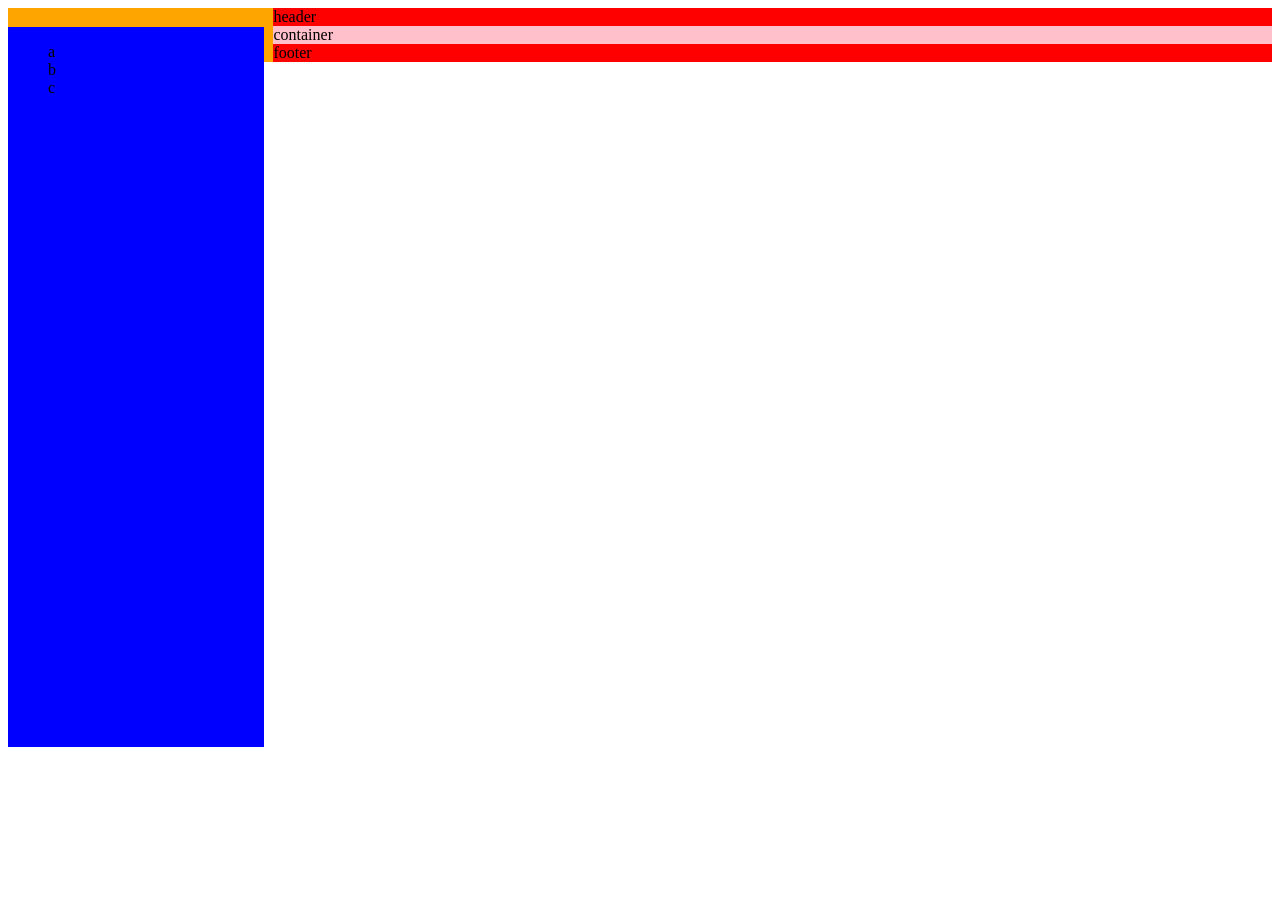
==== index.html @ 4627cb51 "add file" ====
<html>
	<head>
		<meta charset="UTF-8">
		<title>大同大學資訊創意研究社</title>
		<link rel="stylesheet" href="/assets/css/style.css">
	</head>
	<body>
		<div class="wrapper">
			<div class="content">
				<header>header</header>
				<div class="container">container</div>
				<footer>footer</footer>
			</div>
			<div class="sidebar">
				<nav>
					<ul>
						<li>a</li>
						<li>b</li>
						<li>c</li>
					</ul>
				</nav>
			</div>
		</div>
	</body>
</html>
---- assets/css/style.css ----
@charset 'UTF-8';

.wrapper {
    /*height: 100%;*/
    background-color: orange;
}

.content {
    background-color: red;
    margin-left: 21%;

}

.container {
    background-color: pink;
}

.sidebar {
    height: 80%;
    width: 20%;
    background-color: blue;
    position: fixed;
    top: 3%;
}

.sidebar ul {
    list-style: none;
}
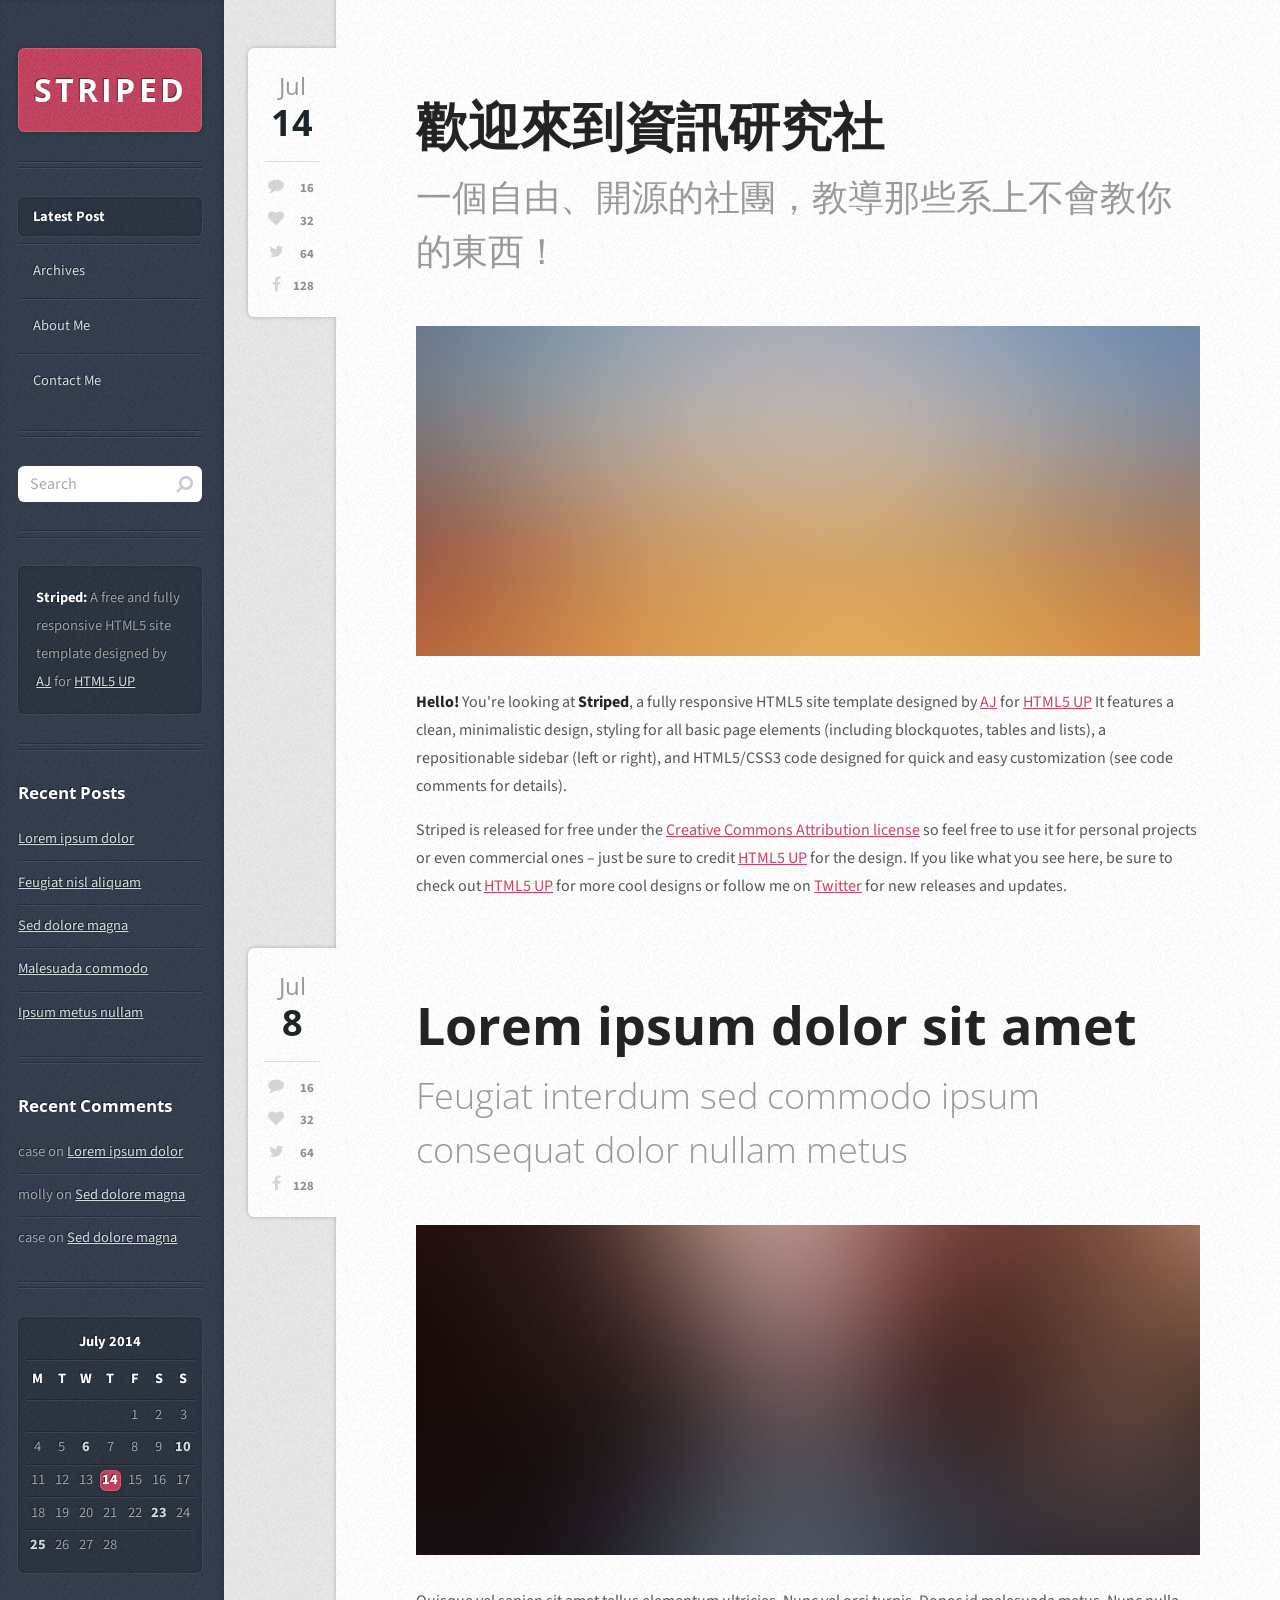
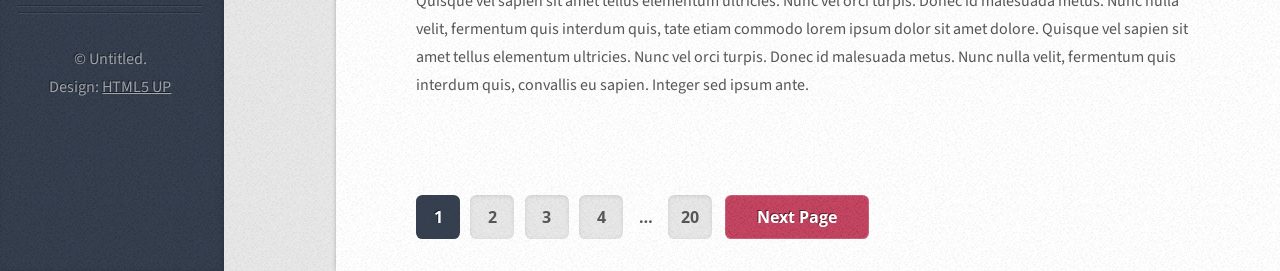
==== commit 8b0ec79c: "add template" ====
--- a/index.html
+++ b/index.html
@@ -1,25 +1,255 @@
-<html>
-	<head>
-		<meta charset="UTF-8">
-		<title>大同大學資訊創意研究社</title>
-		<link rel="stylesheet" href="/assets/css/style.css">
-	</head>
-	<body>
-		<div class="wrapper">
-			<div class="content">
-				<header>header</header>
-				<div class="container">container</div>
-				<footer>footer</footer>
-			</div>
-			<div class="sidebar">
-				<nav>
-					<ul>
-						<li>a</li>
-						<li>b</li>
-						<li>c</li>
-					</ul>
-				</nav>
-			</div>
-		</div>
-	</body>
+<!DOCTYPE HTML>
+<!--
+	Striped by HTML5 UP
+	html5up.net | @n33co
+	Free for personal and commercial use under the CCA 3.0 license (html5up.net/license)
+-->
+<html>
+	<head>
+		<title>大同大學資訊創意研究社</title>
+		<meta http-equiv="content-type" content="text/html; charset=utf-8" />
+		<meta name="description" content="" />
+		<meta name="keywords" content="" />
+		<!--[if lte IE 8]><script src="css/ie/html5shiv.js"></script><![endif]-->
+		<script src="js/jquery.min.js"></script>
+		<script src="js/skel.min.js"></script>
+		<script src="js/skel-layers.min.js"></script>
+		<script src="js/init.js"></script>
+		<noscript>
+			<link rel="stylesheet" href="css/skel.css" />
+			<link rel="stylesheet" href="css/style.css" />
+			<link rel="stylesheet" href="css/style-desktop.css" />
+			<link rel="stylesheet" href="css/style-wide.css" />
+		</noscript>
+		<!--[if lte IE 8]><link rel="stylesheet" href="css/ie/v8.css" /><![endif]-->
+	</head>
+	<!--
+		Note: Set the body element's class to "left-sidebar" to position the sidebar on the left.
+		Set it to "right-sidebar" to, you guessed it, position it on the right.
+	-->
+	<body class="left-sidebar">
+
+		<!-- Wrapper -->
+			<div id="wrapper">
+
+				<!-- Content -->
+					<div id="content">
+						<div class="inner">
+					
+							<!-- Post -->
+								<article class="box post post-excerpt">
+									<header>
+										<!--
+											Note: Titles and subtitles will wrap automatically when necessary, so don't worry
+											if they get too long. You can also remove the <p> entirely if you don't
+											need a subtitle.
+										-->
+										<h2><a href="#">歡迎來到資訊研究社</a></h2>
+										<p>一個自由、開源的社團，教導那些系上不會教你的東西！</p>
+									</header>
+									<div class="info">
+										<!--
+											Note: The date should be formatted exactly as it's shown below. In particular, the
+											"least significant" characters of the month should be encapsulated in a <span>
+											element to denote what gets dropped in 1200px mode (eg. the "uary" in "January").
+											Oh, and if you don't need a date for a particular page or post you can simply delete
+											the entire "date" element.
+											
+										-->
+										<span class="date"><span class="month">Jul<span>y</span></span> <span class="day">14</span><span class="year">, 2014</span></span>
+										<!--
+											Note: You can change the number of list items in "stats" to whatever you want.
+										-->
+										<ul class="stats">
+											<li><a href="#" class="icon fa-comment">16</a></li>
+											<li><a href="#" class="icon fa-heart">32</a></li>
+											<li><a href="#" class="icon fa-twitter">64</a></li>
+											<li><a href="#" class="icon fa-facebook">128</a></li>
+										</ul>
+									</div>
+									<a href="#" class="image featured"><img src="images/pic01.jpg" alt="" /></a>
+									<p>
+										<strong>Hello!</strong> You're looking at <strong>Striped</strong>, a fully responsive HTML5 site template designed by <a href="http://n33.co">AJ</a>
+										for <a href="http://html5up.net">HTML5 UP</a> It features a clean, minimalistic design, styling for all basic page elements (including blockquotes, tables and lists), a
+										repositionable sidebar (left or right), and HTML5/CSS3 code designed for quick and easy customization (see code comments for details).
+									</p>
+									<p>
+										Striped is released for free under the <a href="http://html5up.net/license">Creative Commons Attribution license</a> so feel free to use it for personal projects
+										or even commercial ones &ndash; just be sure to credit <a href="http://html5up.net">HTML5 UP</a> for the design. If you like what you see here, be sure to check out
+										<a href="http://html5up.net">HTML5 UP</a> for more cool designs or follow me on <a href="http://twitter.com/n33co">Twitter</a> for new releases and updates.
+									</p>
+								</article>
+						
+							<!-- Post -->
+								<article class="box post post-excerpt">
+									<header>
+										<h2><a href="#">Lorem ipsum dolor sit amet</a></h2>
+										<p>Feugiat interdum sed commodo ipsum consequat dolor nullam metus</p>
+									</header>
+									<div class="info">
+										<span class="date"><span class="month">Jul<span>y</span></span> <span class="day">8</span><span class="year">, 2014</span></span>
+										<ul class="stats">
+											<li><a href="#" class="icon fa-comment">16</a></li>
+											<li><a href="#" class="icon fa-heart">32</a></li>
+											<li><a href="#" class="icon fa-twitter">64</a></li>
+											<li><a href="#" class="icon fa-facebook">128</a></li>
+										</ul>
+									</div>
+									<a href="#" class="image featured"><img src="images/pic02.jpg" alt="" /></a>
+									<p>
+										Quisque vel sapien sit amet tellus elementum ultricies. Nunc vel orci turpis. Donec id malesuada metus. 
+										Nunc nulla velit, fermentum quis interdum quis, tate etiam commodo lorem ipsum dolor sit amet dolore. 
+										Quisque vel sapien sit amet tellus elementum ultricies. Nunc vel orci turpis. Donec id malesuada metus. 
+										Nunc nulla velit, fermentum quis interdum quis, convallis eu sapien. Integer sed ipsum ante.
+									</p>
+								</article>
+
+							<!-- Pagination -->
+								<div class="pagination">
+									<!--<a href="#" class="button previous">Previous Page</a>-->
+									<div class="pages">
+										<a href="#" class="active">1</a>
+										<a href="#">2</a>
+										<a href="#">3</a>
+										<a href="#">4</a>
+										<span>&hellip;</span>
+										<a href="#">20</a>
+									</div>
+									<a href="#" class="button next">Next Page</a>
+								</div>
+
+						</div>
+					</div>
+
+				<!-- Sidebar -->
+					<div id="sidebar">
+					
+						<!-- Logo -->
+							<h1 id="logo"><a href="#">STRIPED</a></h1>
+					
+						<!-- Nav -->
+							<nav id="nav">
+								<ul>
+									<li class="current"><a href="#">Latest Post</a></li>
+									<li><a href="#">Archives</a></li>
+									<li><a href="#">About Me</a></li>
+									<li><a href="#">Contact Me</a></li>
+								</ul>
+							</nav>
+
+						<!-- Search -->
+							<section class="box search">
+								<form method="post" action="#">
+									<input type="text" class="text" name="search" placeholder="Search" />
+								</form>
+							</section>
+					
+						<!-- Text -->
+							<section class="box text-style1">
+								<div class="inner">
+									<p>
+										<strong>Striped:</strong> A free and fully responsive HTML5 site
+										template designed by <a href="http://n33.co/">AJ</a> for <a href="http://html5up.net/">HTML5 UP</a>
+									</p>
+								</div>
+							</section>
+					
+						<!-- Recent Posts -->
+							<section class="box recent-posts">
+								<header>
+									<h2>Recent Posts</h2>
+								</header>
+								<ul>
+									<li><a href="#">Lorem ipsum dolor</a></li>
+									<li><a href="#">Feugiat nisl aliquam</a></li>
+									<li><a href="#">Sed dolore magna</a></li>
+									<li><a href="#">Malesuada commodo</a></li>
+									<li><a href="#">Ipsum metus nullam</a></li>
+								</ul>
+							</section>
+					
+						<!-- Recent Comments -->
+							<section class="box recent-comments">
+								<header>
+									<h2>Recent Comments</h2>
+								</header>
+								<ul>
+									<li>case on <a href="#">Lorem ipsum dolor</a></li>
+									<li>molly on <a href="#">Sed dolore magna</a></li>
+									<li>case on <a href="#">Sed dolore magna</a></li>
+								</ul>
+							</section>
+					
+						<!-- Calendar -->
+							<section class="box calendar">
+								<div class="inner">
+									<table>
+										<caption>July 2014</caption>
+										<thead>
+											<tr>
+												<th scope="col" title="Monday">M</th>
+												<th scope="col" title="Tuesday">T</th>
+												<th scope="col" title="Wednesday">W</th>
+												<th scope="col" title="Thursday">T</th>
+												<th scope="col" title="Friday">F</th>
+												<th scope="col" title="Saturday">S</th>
+												<th scope="col" title="Sunday">S</th>
+											</tr>
+										</thead>
+										<tbody>
+											<tr>
+												<td colspan="4" class="pad"><span>&nbsp;</span></td>
+												<td><span>1</span></td>
+												<td><span>2</span></td>
+												<td><span>3</span></td>
+											</tr>
+											<tr>
+												<td><span>4</span></td>
+												<td><span>5</span></td>
+												<td><a href="#">6</a></td>
+												<td><span>7</span></td>
+												<td><span>8</span></td>
+												<td><span>9</span></td>
+												<td><a href="#">10</a></td>
+											</tr>
+											<tr>
+												<td><span>11</span></td>
+												<td><span>12</span></td>
+												<td><span>13</span></td>
+												<td class="today"><a href="#">14</a></td>
+												<td><span>15</span></td>
+												<td><span>16</span></td>
+												<td><span>17</span></td>
+											</tr>
+											<tr>
+												<td><span>18</span></td>
+												<td><span>19</span></td>
+												<td><span>20</span></td>
+												<td><span>21</span></td>
+												<td><span>22</span></td>
+												<td><a href="#">23</a></td>
+												<td><span>24</span></td>
+											</tr>
+											<tr>
+												<td><a href="#">25</a></td>
+												<td><span>26</span></td>
+												<td><span>27</span></td>
+												<td><span>28</span></td>
+												<td class="pad" colspan="3"><span>&nbsp;</span></td>
+											</tr>
+										</tbody>
+									</table>
+								</div>
+							</section>
+						
+						<!-- Copyright -->
+							<ul id="copyright">
+								<li>&copy; Untitled.</li><li>Design: <a href="http://html5up.net">HTML5 UP</a></li>
+							</ul>
+
+					</div>
+
+			</div>
+
+	</body>
 </html>
--- a/css/skel.css
+++ b/css/skel.css
@@ -0,0 +1,222 @@
+/* Resets (http://meyerweb.com/eric/tools/css/reset/ | v2.0 | 20110126 | License: none (public domain)) */
+
+	html,body,div,span,applet,object,iframe,h1,h2,h3,h4,h5,h6,p,blockquote,pre,a,abbr,acronym,address,big,cite,code,del,dfn,em,img,ins,kbd,q,s,samp,small,strike,strong,sub,sup,tt,var,b,u,i,center,dl,dt,dd,ol,ul,li,fieldset,form,label,legend,table,caption,tbody,tfoot,thead,tr,th,td,article,aside,canvas,details,embed,figure,figcaption,footer,header,hgroup,menu,nav,output,ruby,section,summary,time,mark,audio,video{margin:0;padding:0;border:0;font-size:100%;font:inherit;vertical-align:baseline;}article,aside,details,figcaption,figure,footer,header,hgroup,menu,nav,section{display:block;}body{line-height:1;}ol,ul{list-style:none;}blockquote,q{quotes:none;}blockquote:before,blockquote:after,q:before,q:after{content:'';content:none;}table{border-collapse:collapse;border-spacing:0;}body{-webkit-text-size-adjust:none}
+
+/* Box Model */
+
+	*, *:before, *:after {
+		-moz-box-sizing: border-box;
+		-webkit-box-sizing: border-box;
+		box-sizing: border-box;
+	}
+
+/* Container */
+
+	body {
+		/* min-width: (containers) */
+		min-width: 1200px;
+	}
+
+	.container {
+		margin-left: auto;
+		margin-right: auto;
+		
+		/* width: (containers) */
+		width: 1200px;
+	}
+
+	/* Modifiers */
+	
+		.container.small {
+			/* width: (containers) * 0.75; */
+			width: 900px;
+		}
+
+		.container.big {
+			width: 100%;
+
+			/* max-width: (containers) * 1.25; */
+			max-width: 1500px;
+
+			/* min-width: (containers); */
+			min-width: 1200px;
+		}
+
+/* Grid */
+
+	.\31 2u { width: 100% }
+	.\31 1u { width: 91.6666666667% }
+	.\31 0u { width: 83.3333333333% }
+	.\39 u { width: 75% }
+	.\38 u { width: 66.6666666667% }
+	.\37 u { width: 58.3333333333% }
+	.\36 u { width: 50% }
+	.\35 u { width: 41.6666666667% }
+	.\34 u { width: 33.3333333333% }
+	.\33 u { width: 25% }
+	.\32 u { width: 16.6666666667% }
+	.\31 u { width: 8.3333333333% }
+	.\-11u { margin-left: 91.6666666667% }
+	.\-10u { margin-left: 83.3333333333% }
+	.\-9u { margin-left: 75% }
+	.\-8u { margin-left: 66.6666666667% }
+	.\-7u { margin-left: 58.3333333333% }
+	.\-6u { margin-left: 50% }
+	.\-5u { margin-left: 41.6666666667% }
+	.\-4u { margin-left: 33.3333333333% }
+	.\-3u { margin-left: 25% }
+	.\-2u { margin-left: 16.6666666667% }
+	.\-1u { margin-left: 8.3333333333% }
+
+	/* Rows */
+
+		.row > * {
+			float: left;
+		}
+
+		.row:after {
+			content: '';
+			display: block;
+			clear: both;
+			height: 0;
+		}
+
+		.row:first-child > * {
+			padding-top: 0 !important;
+		}
+
+		.row.uniform > * > :first-child {
+			margin-top: 0;
+		}
+
+		.row.uniform > * > :last-child {
+			margin-bottom: 0;
+		}
+
+		/* Normal */
+
+			.row > * {
+				/* padding-left: (gutters) */
+				padding-left: 40px;
+			}
+
+			.row + .row > * {
+				/* padding: (gutters) 0 0 (gutters) */
+				padding: 40px 0 0 40px;
+			}
+
+			.row {
+				/* margin-left: -(gutters) */
+				margin-left: -40px;
+			}
+
+			.row + .row.uniform > * {
+				/* padding: (gutters.vertical) 0 0 (gutters.vertical) */
+				padding: 40px 0 0 40px;
+			}
+
+		/* Flush */
+
+			.row.flush > * {
+				padding-left: 0;
+			}
+
+			.row + .row.flush > * {
+				padding: 0;
+			}
+
+			.row.flush {
+				margin-left: 0;
+			}
+
+			.row + .row.uniform.flush > * {
+				padding: 0;
+			}
+
+		/* Quarter */
+
+			.row.quarter > * {
+				/* padding-left: (gutters * 0.25) */
+				padding-left: 10px;
+			}
+
+			.row + .row.quarter > * {
+				/* padding: (gutters * 0.25) 0 0 (gutters * 0.25) */
+				padding: 10px 0 0 10px;
+			}
+
+			.row.quarter {
+				/* margin-left: -(gutters * 0.25) */
+				margin-left: -10px;
+			}
+
+			.row + .row.uniform.quarter > * {
+				/* padding: (gutters.vertical * 0.25) 0 0 (gutters.vertical * 0.25) */
+				padding: 10px 0 0 10px;
+			}
+
+		/* Half */
+
+			.row.half > * {
+				/* padding-left: (gutters * 0.5) */
+				padding-left: 20px;
+			}
+
+			.row + .row.half > * {
+				/* padding: (gutters * 0.5) 0 0 (gutters * 0.5) */
+				padding: 20px 0 0 20px;
+			}
+
+			.row.half {
+				/* margin-left: -(gutters * 0.5) */
+				margin-left: -20px;
+			}
+
+			.row + .row.uniform.half > * {
+				/* padding: (gutters.vertical * 0.5) 0 0 (gutters.vertical * 0.5) */
+				padding: 20px 0 0 20px;
+			}
+
+		/* One and (a) Half */
+
+			.row.oneandhalf > * {
+				/* padding-left: (gutters * 1.5) */
+				padding-left: 60px;
+			}
+
+			.row + .row.oneandhalf > * {
+				/* padding: (gutters * 1.5) 0 0 (gutters * 1.5) */
+				padding: 60px 0 0 60px;
+			}
+
+			.row.oneandhalf {
+				/* margin-left: -(gutters * 1.5) */
+				margin-left: -60px;
+			}
+
+			.row + .row.uniform.oneandhalf > * {
+				/* padding: (gutters.vertical * 1.5) 0 0 (gutters.vertical * 1.5) */
+				padding: 60px 0 0 60px;
+			}
+
+		/* Double */
+
+			.row.double > * {
+				/* padding-left: (gutters * 2) */
+				padding-left: 80px;
+			}
+
+			.row + .row.double > * {
+				/* padding: (gutters * 2) 0 0 (gutters * 2) */
+				padding: 80px 0 0 80px;
+			}
+
+			.row.double {
+				/* margin-left: -(gutters * 2) */
+				margin-left: -80px;
+			}
+			
+			.row + .row.uniform.double > * {
+				/* padding: (gutters.vertical * 2) 0 0 (gutters.vertical * 2) */
+				padding: 80px 0 0 80px;
+			}
--- a/css/style.css
+++ b/css/style.css
@@ -0,0 +1,932 @@
+@charset 'UTF-8';
+@import url("font-awesome.min.css");
+@import url("http://fonts.googleapis.com/css?family=Source+Sans+Pro:400,400italic,700|Open+Sans+Condensed:300,700");
+
+/*
+	Striped by HTML5 UP
+	html5up.net | @n33co
+	Free for personal and commercial use under the CCA 3.0 license (html5up.net/license)
+*/
+
+/*********************************************************************************/
+/* Basic                                                                         */
+/*********************************************************************************/
+
+	body
+	{
+		background-color: #e8e8e8;
+		background-image: url('images/bg02.png');
+	}
+
+		body.is-loading * {
+			-moz-transition: none !important;
+			-webkit-transition: none !important;
+			-o-transition: none !important;
+			-ms-transition: none !important;
+			transition: none !important;
+			-moz-animation: none !important;
+			-webkit-animation: none !important;
+			-o-animation: none !important;
+			-ms-animation: none !important;
+			animation: none !important;
+		}
+
+	body,input,textarea,select
+	{
+		font-family: 'Source Sans Pro', sans-serif;
+		font-weight: 400;
+		color: #565656;
+	}
+
+	a
+	{
+		color: #c94663;
+	}
+
+	strong, b
+	{
+		font-weight: 700;
+		color: #232323;
+	}
+
+	h2,h3,h4,h5,h6
+	{
+		font-family: 'Open Sans Condensed', sans-serif;
+		font-weight: 700;
+		color: #232323;
+	}
+
+	h2 a, h4 a, h5 a, h6 a
+	{
+		text-decoration: none;
+		color: inherit;
+	}
+	
+	blockquote
+	{
+		border-left: solid 5px #ddd;
+		padding: 1em 0 1em 2em;
+		font-style: italic;
+	}
+	
+	em, i
+	{
+		font-style: italic;
+	}
+	
+	hr
+	{
+		border: 0;
+		border-top: solid 1px #ddd;
+		padding: 1.5em 0 0 0;
+		margin: 1.75em 0 0 0;
+	}
+	
+	sub
+	{
+		position: relative;
+		top: 0.5em;
+		font-size: 0.8em;
+	}
+	
+	sup
+	{
+		position: relative;
+		top: -0.5em;
+		font-size: 0.8em;
+	}
+
+	br.clear
+	{
+		clear: both;
+	}
+	
+	p, ul, ol, dl, table
+	{
+		margin-bottom: 1em;
+	}
+	
+	/* Table */
+	
+		table
+		{
+			width: 100%;
+		}
+		
+		table.default
+		{
+		}
+		
+			table.default tbody tr:nth-child(2n+2)
+			{
+				background: #f4f4f4;
+			}
+			
+			table.default td
+			{
+				padding: 0.5em 1em 0.5em 1em;
+			}
+			
+			table.default th
+			{
+				text-align: left;
+				font-weight: 700;
+				padding: 0.75em 1em 0.75em 1em;
+			}
+		
+			table.default thead
+			{
+				border-bottom: solid 1px #ddd;
+			}
+			
+			table.default tfoot
+			{
+				border-top: solid 1px #ddd;
+				background: #eee;
+			}
+			
+			table.default tbody
+			{
+			}
+
+	/* Form */
+		
+		form
+		{
+		}
+		
+			form label
+			{
+				font-family: 'Open Sans Condensed', sans-serif;
+				font-weight: 700;
+				color: #232323;
+				margin: 0 0 0.75em 0;
+			}
+		
+			form input[type="text"],
+			form input[type="email"],
+			form input[type="password"],			
+			form select,
+			form textarea
+			{
+				display: block;
+				border-radius: 0.4em;
+				-webkit-appearance: none;
+				border: solid 1px #ddd;
+				padding: 0.5em 0.75em;
+				width: 100%;
+				line-height: 1.25em;
+			}
+
+			form input[type="text"]:focus,
+			form input[type="email"]:focus,
+			form input[type="password"]:focus,
+			form select:focus,
+			form textarea:focus
+			{
+				box-shadow: 0px 0px 2px 2px #c94663;
+			}
+
+			form ::-webkit-input-placeholder
+			{
+				color: #aaa;
+			}
+
+			form :-moz-placeholder
+			{
+				color: #aaa;
+			}
+
+			form ::-moz-placeholder
+			{
+				color: #aaa;
+			}
+
+			form :-ms-input-placeholder
+			{
+				color: #aaa;
+			}
+		
+	/* Section/Article */
+	
+		header
+		{
+			margin: 0 0 2em 0;
+		}
+
+			header > p
+			{
+				font-family: 'Open Sans Condensed', sans-serif;
+				font-weight: 300;
+				display: block;
+				margin-top: 1em;
+				color: #999;
+			}
+
+		section,
+		article
+		{
+			margin-bottom: 3em;
+		}
+		
+			section > :last-child,
+			article > :last-child
+			{
+				margin-bottom: 0;
+			}
+
+			section > .inner > :last-child,
+			article > .inner > :last-child
+			{
+				margin-bottom: 0;
+			}
+
+			section:last-child,
+			article:last-child
+			{
+				margin-bottom: 0;
+			}
+
+	/* Image */
+
+		.image
+		{
+			display: inline-block;
+		}
+		
+			.image img
+			{
+				display: block;
+				width: 100%;
+			}
+
+			.image.fit
+			{
+				display: block;
+				width: 100%;
+			}
+			
+			.image.featured
+			{
+				display: block;
+				width: 100%;
+				margin: 0 0 2em 0;
+			}
+			
+			.image.left
+			{
+				float: left;
+				margin: 0 2em 2em 0;
+			}
+			
+			.image.centered
+			{
+				display: block;
+				margin: 0 0 2em 0;
+			}
+
+				.image.centered img
+				{
+					margin: 0 auto;
+					width: auto;
+				}
+	
+	/* Button */
+
+		input[type="button"],
+		input[type="submit"],
+		input[type="reset"],
+		.button
+		{
+			cursor: pointer;
+			background-color: #c94663;
+			background-image: url('images/bg01.png');
+			border-radius: 0.4em;
+			text-align: center;
+			box-shadow: inset 0px 0px 0px 1px rgba(255,255,255,0.15);
+			color: #fff;
+			font-family: 'Open Sans Condensed', sans-serif;
+			font-weight: 700;
+			text-decoration: none;
+			-moz-transition: background-color .25s ease-in-out, color .25s ease-in-out;
+			-webkit-transition: background-color .25s ease-in-out, color .25s ease-in-out;
+			-o-transition: background-color .25s ease-in-out, color .25s ease-in-out;
+			-ms-transition: background-color .25s ease-in-out, color .25s ease-in-out;
+			transition: background-color .25s ease-in-out, color .25s ease-in-out;
+			text-shadow: -1px -1px 0px rgba(0,0,0,0.5);
+		}
+
+			input[type="button"]:disabled,
+			input[type="submit"]:disabled,
+			input[type="reset"]:disabled,
+			input[type="button"].disabled,
+			input[type="submit"].disabled,
+			input[type="reset"].disabled,
+			.button.disabled
+			{
+				opacity: 0.35;
+				cursor: default;
+			}
+
+			input[type="button"]:hover,
+			input[type="submit"]:hover,
+			input[type="reset"]:hover,
+			.button:hover
+			{
+				background-color: #d95673;
+			}
+			
+			input[type="button"]:active,
+			input[type="submit"]:active,
+			input[type="reset"]:active,
+			.button:active
+			{
+				background-color: #b93653;
+			}
+		
+			input[type="button"].alt,
+			input[type="submit"].alt,
+			input[type="reset"].alt,
+			.button.alt
+			{
+				background-color: #364050;
+			}
+
+				input[type="button"].alt:hover,
+				input[type="submit"].alt:hover,
+				input[type="reset"].alt:hover,
+				.button.alt:hover
+				{
+					background-color: #465060;
+				}
+				
+				input[type="button"].alt:active,
+				input[type="submit"].alt:active,
+				input[type="reset"].alt:active,
+				.button.alt:active
+				{
+					background-color: #263040;
+				}
+	
+	/* List */
+	
+		ul.default
+		{
+			list-style: disc;
+			padding-left: 1em;
+		}
+		
+			ul.default li
+			{
+				padding-left: 0.5em;
+			}
+		
+		ol.default
+		{
+			list-style: decimal;
+			padding-left: 1.25em;
+		}
+
+			ol.default li
+			{
+				padding-left: 0.25em;
+			}
+
+	/* Pagination */
+
+		.pagination
+		{
+		}
+		
+			.pagination .pages
+			{
+				display: inline-block;
+				font-family: 'Open Sans Condensed', sans-serif;
+				font-weight: 700;
+			}
+			
+				.pagination .pages span
+				{
+					display: inline-block;
+					width: 1.5em;
+					text-align: center;
+					margin: 0 0.4em 0 0;
+				}
+		
+				.pagination .pages a
+				{
+					cursor: pointer;
+					display: inline-block;
+					text-align: center;
+					text-decoration: none;
+					color: inherit;
+					background-color: #e8e8e8;
+					background-image: url('images/bg02.png');
+					color: #565656;
+					margin: 0 0.4em 0 0;
+					border-radius: 0.4em;
+					-moz-transition: background-color .25s ease-in-out;
+					-webkit-transition: background-color .25s ease-in-out;
+					-o-transition: background-color .25s ease-in-out;
+					-ms-transition: background-color .25s ease-in-out;
+					transition: background-color .25s ease-in-out;
+					box-shadow: inset 0 0.075em 0.25em 0 rgba(0,0,0,0.1);
+				}
+			
+				.pagination .pages a:hover
+				{
+					background-color: #dadada;
+				}
+
+				.pagination .pages a.active
+				{
+					background-color: #364050;
+					color: #fff;
+					box-shadow: none;
+					text-shadow: -1px -1px 0px rgba(0,0,0,0.5);
+				}
+
+	/* Box */
+
+		.box
+		{
+		}
+
+			.box.calendar
+			{
+			}
+
+				.box.calendar .inner
+				{
+					position: relative;
+					background-color: #272E39;
+					background-color: rgba(0,0,0,0.15);
+					border-radius: 0.4em;
+					padding: 0.75em 0.5em 0.75em 0.5em;
+					box-shadow: 0 0 0 1px rgba(255,255,255,0.05), inset 0 0 0.25em 0 rgba(0,0,0,0.25);
+				}
+				
+				.box.calendar caption
+				{
+					font-weight: 700;
+					color: #fff;
+					margin: 0 0 0.25em 0;
+				}
+
+				.box.calendar table
+				{
+					margin: 0 auto;
+				}
+
+				.box.calendar tr
+				{
+				}
+
+				.box.calendar td,
+				.box.calendar th
+				{
+					cursor: default;
+					padding: 0.35em 0 0.35em 0;
+					border-top: solid 1px rgba(0,0,0,0.25);
+					box-shadow: inset 0px 1px 0px 0px rgba(255,255,255,0.075);
+				}
+
+				.box.calendar th
+				{
+					font-weight: 700;
+					color: #fff;
+				}
+				
+				.box.calendar td a,
+				.box.calendar td span
+				{
+					display: block;
+					margin: 0 auto;
+					width: 1.5em;
+					height: 1.5em;
+					text-align: center;
+					line-height: 1.4em;
+					border-radius: 0.4em;
+					-moz-transition: background-color .25s ease-in-out;
+					-webkit-transition: background-color .25s ease-in-out;
+					-o-transition: background-color .25s ease-in-out;
+					-ms-transition: background-color .25s ease-in-out;
+					transition: background-color .25s ease-in-out;
+					text-decoration: none;
+				}
+
+				.box.calendar td a
+				{
+					color: #fff;
+					font-weight: 700;
+				}
+
+				.box.calendar td a:hover
+				{
+					background-color: rgba(200,225,255,0.1);
+					color: #fff;
+				}
+				
+				.box.calendar td.today a
+				{
+					background-color: #c94663;
+					background-image: url('images/bg01.png');
+					box-shadow: inset 0px 0px 0px 1px rgba(255,255,255,0.15), 0 0.025em 0.15em 0em rgba(0,0,0,0.25);
+					color: #fff !important;
+				}
+				
+			.box.post
+			{
+				position: relative;
+			}
+			
+				.box.post .info
+				{
+				}
+				
+					.box.post .info .stats
+					{
+						margin: 0;
+						cursor: default;
+					}
+					
+					.box.post .info .stats a
+					{
+						font-size: 0.8em;
+						text-decoration: none;
+						color: #232323;
+						font-weight: 700;
+						line-height: 1em;
+					}
+			
+			.box.recent-posts,
+			.box.recent-comments
+			{
+			}
+
+				.box.recent-posts li,
+				.box.recent-comments li
+				{
+					border-top: solid 1px rgba(0,0,0,0.25);
+					box-shadow: inset 0px 1px 0px 0px rgba(255,255,255,0.075);
+					padding: 0.5em 0 0.5em 0;
+				}
+
+				.box.recent-posts li:first-child,
+				.box.recent-comments li:first-child
+				{
+					border-top: 0;
+					box-shadow: none;
+					padding-top: 0;
+				}
+
+				.box.recent-posts li:last-child,
+				.box.recent-comments li:last-child
+				{
+					padding-bottom: 0;
+				}
+
+			.box.search
+			{
+			}
+
+				.box.search form
+				{
+					position: relative;
+				}
+			
+					.box.search form input
+					{
+						position: relative;
+						padding-right: 34px;
+					}
+					
+					.box.search form:before
+					{
+						display:inline-block;
+						font-family: FontAwesome;
+						font-size: 18px;
+						text-decoration: none;
+						font-style: normal;
+						font-weight: normal;
+						-webkit-font-smoothing:antialiased;
+						-moz-osx-font-smoothing:grayscale;
+						content: '\f002';
+						
+						filter:progid:DXImageTransform.Microsoft.BasicImage(rotation=0, mirror=1);
+						-webkit-transform:scale(-1, 1);
+						-moz-transform:scale(-1, 1);
+						-ms-transform:scale(-1, 1);
+						-o-transform:scale(-1, 1);
+						transform:scale(-1, 1);
+						
+						position: absolute;
+						right: 0.5em;
+						top: 0.25em;
+						z-index: 1;
+						text-shadow: none;
+						color: #c8ccce;
+					}
+
+			.box.text-style1
+			{
+			}
+
+				.box.text-style1 .inner
+				{
+					position: relative;
+					background-color: #272E39;
+					background-color: rgba(0,0,0,0.15);
+					border-radius: 0.4em;
+					padding: 1.25em;
+					box-shadow: 0 0 0 1px rgba(255,255,255,0.05), inset 0 0 0.25em 0 rgba(0,0,0,0.25);
+				}	
+
+/*********************************************************************************/
+/* Icons                                                                         */
+/*********************************************************************************/
+
+	.icon {
+		position: relative;
+		text-decoration: none;
+	}
+
+		.icon:before {
+			-moz-osx-font-smoothing: grayscale;
+			-webkit-font-smoothing: antialiased;
+			font-family: FontAwesome;
+			font-style: normal;
+			font-weight: normal;
+			text-transform: none !important;
+		}
+
+		.icon > .label {
+			display: none;
+		}
+
+/*********************************************************************************/
+/* Wrapper                                                                       */
+/*********************************************************************************/
+
+	#wrapper
+	{
+		position: relative;
+	}
+
+/*********************************************************************************/
+/* Nav                                                                           */
+/*********************************************************************************/
+
+	#nav
+	{
+	}
+
+		#nav > ul > li > ul
+		{
+			display: none;
+		}
+
+		#nav ul
+		{
+			margin: 0;
+		}
+
+		#nav li
+		{
+			border-top: solid 1px rgba(0,0,0,0.25);
+			box-shadow: inset 0px 1px 0px 0px rgba(255,255,255,0.075);
+			padding: 0.5em 0 0.5em 0;
+		}
+		
+		#nav li:first-child
+		{
+			border: 0;
+			box-shadow: none;
+			padding-top: 0;
+		}
+
+		#nav li:last-child
+		{
+			padding-bottom: 0;
+		}
+
+		#nav li a
+		{
+			display: block;
+			padding: 0.4em 1em 0.4em 1em;
+			text-decoration: none;
+			border-radius: 0.4em;
+			outline: 0;
+			-moz-transition: background-color .25s ease-in-out, color .25s ease-in-out;
+			-webkit-transition: background-color .25s ease-in-out, color .25s ease-in-out;
+			-o-transition: background-color .25s ease-in-out, color .25s ease-in-out;
+			-ms-transition: background-color .25s ease-in-out, color .25s ease-in-out;
+			transition: background-color .25s ease-in-out, color .25s ease-in-out;
+		}
+
+		#nav li.current a
+		{
+			background-color: #272E39 !important;
+			background-color: rgba(0,0,0,0.15) !important;
+			box-shadow: 0 0 0 1px rgba(255,255,255,0.05), inset 0 0 0.25em 0 rgba(0,0,0,0.25);
+			font-weight: 700;
+			color: #fff;
+		}
+
+		#nav li:hover a
+		{
+			background-color: rgba(255,255,255,0.1);
+			color: #fff;
+		}
+
+/*********************************************************************************/
+/* Sidebar                                                                       */
+/*********************************************************************************/
+
+	#sidebar
+	{
+		color: #aaa;
+		color: rgba(255,255,255,0.55);
+		text-shadow: -1px -1px 0px rgba(0,0,0,0.5);
+	}
+
+		#sidebar form input,
+		#sidebar form select,
+		#sidebar form textarea
+		{
+			border: 0;
+		}
+
+		#sidebar section,
+		#sidebar nav
+		{
+			position: relative;
+		}
+
+			#sidebar section:before,
+			#sidebar nav:before
+			{
+				content: '';
+				border-top: solid 1px;
+				border-bottom: solid 1px;
+				border-color: #171E29;
+				border-color: rgba(0,0,0,0.25);
+				box-shadow: inset 0px 1px 0px 0px rgba(255,255,255,0.075), 0px 1px 0px 0px rgba(255,255,255,0.075);
+				display: block;
+			}
+	
+		#sidebar strong, #sidebar b
+		{
+			color: #fff;
+		}
+	
+		#sidebar a
+		{
+			color: #d4dde0;
+		}
+		
+		#sidebar h2,
+		#sidebar h3,
+		#sidebar h4,
+		#sidebar h5,
+		#sidebar h6
+		{
+			color: #fff;
+		}
+
+		#sidebar header
+		{
+			margin: 0 0 1.25em 0;
+		}
+	
+		#sidebar section,
+		#sidebar nav
+		{
+			margin: 2em 0 0 0;
+			font-size: 0.9em;
+		}
+		
+			#sidebar section:before,
+			#sidebar nav:before
+			{
+				height: 0.5em;
+				margin: 0 0 2em 0;
+			}
+		
+/*********************************************************************************/
+/* Content                                                                       */
+/*********************************************************************************/
+		
+	#content
+	{
+		position: relative;
+		background-color: #fff;
+		background-image: url('images/bg02.png');
+	}
+	
+		#content > .inner
+		{
+			position: relative;
+			z-index: 1;
+		}
+
+/*********************************************************************************/
+/* Copyright                                                                     */
+/*********************************************************************************/
+
+	#copyright
+	{
+	}
+
+		#copyright p
+		{
+			opacity: 0.75;
+		}
+
+		#copyright a
+		{
+			color: inherit !important;
+		}
+
+		#copyright:before
+		{
+			content: '';
+			border-top: solid 1px;
+			border-bottom: solid 1px;
+			border-color: #171E29;
+			border-color: rgba(0,0,0,0.25);
+			box-shadow: inset 0px 1px 0px 0px rgba(255,255,255,0.075), 0px 1px 0px 0px rgba(255,255,255,0.075);
+			display: block;
+		}
+		
+/*********************************************************************************/
+/* Mobile UI                                                                     */
+/*********************************************************************************/
+
+	#titleBar
+	{
+		background: #364050 url('images/bg01.png');
+	}
+
+	#titleBar .title
+	{
+		display: block;
+		color: #fff;
+		line-height: 44px;
+		font-size: 1.25em;
+		font-family: 'Open Sans Condensed', sans-serif;
+		font-weight: 700;
+		letter-spacing: 0.1em;
+		text-shadow: -1px -1px 0px rgba(0,0,0,0.5);
+		box-shadow: 0px 1px 4px 0px rgba(0,0,0,0.25);
+		text-align: center;
+	}
+
+	#titleBar .toggle
+	{
+		width: 80px;
+		height: 60px;
+		position: absolute;
+		left: 0;
+		top: 0;
+	}
+
+		#titleBar .toggle:before
+		{
+			font-family: FontAwesome;
+			text-decoration: none;
+			font-style: normal;
+			font-weight: normal;
+			-webkit-font-smoothing:antialiased;
+			-moz-osx-font-smoothing:grayscale;
+
+			content: '\f0c9';
+			display: block;
+			position: absolute;
+			left: 7px;
+			top: 7px;
+			font-size: 14px;
+			width: 50px;
+			height: 30px;
+			line-height: 30px;
+			background: #c94663 url('images/bg01.png');
+			border-radius: 5px;
+			color: #fff;
+			text-align: center;
+			box-shadow: inset 0px 0px 0px 1px rgba(255,255,255,0.15), 0 0.025em 0.15em 0em rgba(0,0,0,0.25);
+			text-shadow: -1px -1px 0px rgba(0,0,0,0.5);
+		}
+
+		#titleBar .toggle:active
+		{
+		}
+
+			#titleBar .toggle:active:before
+			{
+				background-color: #d95673;
+			}
+
+	#sidePanel
+	{
+		background: #364050 url('images/bg01.png');
+	}
--- a/css/style-desktop.css
+++ b/css/style-desktop.css
@@ -0,0 +1,230 @@
+/*
+	Striped by HTML5 UP
+	html5up.net | @n33co
+	Free for personal and commercial use under the CCA 3.0 license (html5up.net/license)
+*/
+
+/*********************************************************************************/
+/* Basic                                                                         */
+/*********************************************************************************/
+
+	body
+	{
+		height: 100%;
+	}
+	
+	body,input,textarea,select
+	{
+		line-height: 1.75em;
+	}
+
+	h2
+	{
+		font-size: 1.2em;
+	}
+
+	h3, h4, h5, h6
+	{
+		font-size: 1em;
+	}
+
+	/* Button */
+
+		input[type="button"],
+		input[type="submit"],
+		input[type="reset"],
+		.button
+		{
+			display: inline-block;
+			padding: 0.5em 2em 0.5em 2em;
+		}
+		
+			input[type="button"].small,
+			input[type="submit"].small,
+			input[type="reset"].small,
+			.button.small
+			{
+				font-size: 0.85em;
+				padding: 0.35em 1.5em 0.35em 1.5em;
+			}
+		
+			input[type="button"].big,
+			input[type="submit"].big,
+			input[type="reset"].big,
+			.button.big
+			{
+				font-size: 1.25em;
+				padding: 0.75em 2em 0.75em 2em;
+			}
+		
+			input[type="button"].huge,
+			input[type="submit"].huge,
+			input[type="reset"].huge,
+			.button.huge
+			{
+				font-size: 1.5em;
+				padding: 0.75em 2em 0.75em 2em;
+			}
+
+	/* Pagination */
+
+		.pagination
+		{
+			padding: 3em 0 0 0;
+		}
+
+			.pagination .pages
+			{
+			}
+
+			.pagination .previous
+			{
+				margin-right: 0.6em;
+			}
+
+			.pagination .next
+			{
+				margin-left: 0.2em;
+			}
+
+			.pagination .pages a
+			{
+				width: 2.75em;
+				height: 2.75em;
+				line-height: 2.75em;
+			}
+			
+			.pagination .button
+			{
+				height: 2.75em;
+				padding-top: 0;
+				padding-bottom: 0;
+				line-height: 2.75em;
+			}
+
+	/* Box */
+
+		.box
+		{
+		}
+
+			.box.post
+			{
+			}
+
+				.box.post .info
+				{
+				}
+
+					.box.post .info .stats
+					{
+					}
+					
+						.box.post .info .stats li a
+						{
+							border-radius: 0.4em;
+							opacity: 0.5;
+							-moz-transition: opacity .25s ease-in-out, background-color .25s ease-in-out;
+							-webkit-transition: opacity .25s ease-in-out, background-color .25s ease-in-out;
+							-o-transition: opacity .25s ease-in-out, background-color .25s ease-in-out;
+							-ms-transition: opacity .25s ease-in-out, background-color .25s ease-in-out;
+							transition: opacity .25s ease-in-out, background-color .25s ease-in-out;
+						}
+
+							.box.post .info .stats li:hover a
+							{
+								background-color: #f4f4f4;
+								opacity: 1.0;
+							}
+		
+/*********************************************************************************/
+/* Logo                                                                          */
+/*********************************************************************************/
+
+	#logo
+	{
+		font-family: 'Open Sans Condensed', sans-serif;
+		font-weight: 700;
+		font-size: 2em;
+		letter-spacing: 0.1em;
+	}
+	
+		#logo a
+		{
+			display: block;
+			background-color: #c94663;
+			background-image: url('images/bg01.png');
+			padding: 0.875em 0.25em;
+			border-radius: 0.2em;
+			text-align: center;
+			box-shadow: inset 0px 0px 0px 1px rgba(255,255,255,0.15), 0 0.025em 0.15em 0em rgba(0,0,0,0.25);
+			text-decoration: none;
+			color: #fff;
+		}
+
+/*********************************************************************************/
+/* Content                                                                       */
+/*********************************************************************************/
+		
+	#content
+	{
+		box-shadow: 0 0 0.25em 0em rgba(0,0,0,0.25);
+	}
+
+		#content > .inner
+		{
+			/*
+				This sets an upper limit on your page content to prevent it
+				from looking insane on really wide displays. It's currently set
+				to the width of the sample post images, but you can change it to
+				whatever you like (or remove it entirely).
+			*/
+			max-width: 1038px;
+			padding-bottom: 2em;
+		}
+
+/*********************************************************************************/
+/* Sidebar                                                                       */
+/*********************************************************************************/
+		
+	#sidebar
+	{
+		position: fixed;
+		top: 0;
+		padding: 3em 1.35em 1em 1.15em;
+		width: 14em; /* = whatever you want */
+		background: #364050 url('images/bg01.png');
+		box-shadow: inset -0.1em 0em 0.35em 0em rgba(0,0,0,0.15);
+	}
+
+		body.left-sidebar #sidebar
+		{
+			left: 0;
+		}
+	
+		body.right-sidebar #sidebar
+		{
+			right: 0;
+		}
+
+/*********************************************************************************/
+/* Copyright                                                                     */
+/*********************************************************************************/
+
+	#copyright
+	{
+		margin: 2em 0 0 0;
+		text-align: center;
+	}
+
+		#copyright p
+		{
+			font-size: 0.8em;
+			line-height: 2em;
+		}
+	
+		#copyright:before
+		{
+			height: 0.5em;
+			margin: 0 0 2em 0;
+		}
--- a/css/style-wide.css
+++ b/css/style-wide.css
@@ -0,0 +1,146 @@
+/*
+	Striped by HTML5 UP
+	html5up.net | @n33co
+	Free for personal and commercial use under the CCA 3.0 license (html5up.net/license)
+*/
+
+/*********************************************************************************/
+/* Basic                                                                         */
+/*********************************************************************************/
+
+	body
+	{
+		min-width: 1200px;
+	}
+	
+	body,input,textarea,select
+	{
+		font-size: 12pt;
+	}
+
+	/* Box */
+
+		.box
+		{
+		}
+
+			.box.post
+			{
+			}
+			
+				.box.post h2
+				{
+					font-size: 3.25em;
+					line-height: 1.25em;
+				}
+
+				.box.post header
+				{
+					padding: 2.75em 0 0 0;
+					margin: 0 0 3em 0;
+				}
+
+					.box.post header > p
+					{
+						font-size: 2.25em;
+						line-height: 1.5em;
+						position: relative;
+						top: -0.65em;
+						margin-bottom: -0.65em;
+					}
+
+				.box.post .info
+				{
+					position: absolute;
+					width: 5.5em;
+					overflow: hidden;
+					background-color: #fff;
+					background-image: url('images/bg02.png');
+					left: -10.5em;
+					top: 0;
+					padding: 1.5em 1em 1.5em 1em;
+					border-top-left-radius: 0.4em;
+					border-bottom-left-radius: 0.4em;
+					box-shadow: 0.25em 0 0 0 #fbfbfb, 0 0 0.25em 0em rgba(0,0,0,0.25);
+				}
+
+					.box.post .info .date
+					{
+						position: relative;
+						z-index: 1;
+						font-family: 'Open Sans Condensed', sans-serif;
+						font-weight: 400;
+						text-align: center;
+						display: block;
+						font-size: 1.5em;
+						color: #999;
+						border-bottom: solid 1px #ddd;
+						padding: 0 0 1em 0;
+						margin: 0 0 0.75em 0;
+					}
+
+						.box.post .info .date .year,
+						.box.post .info .date .month span
+						{
+							display: none;
+						}
+					
+						.box.post .info .date .day
+						{
+							display: block;
+							margin: 0.25em 0 0 0;
+							font-size: 1.5em;
+							font-weight: 700;
+							color: #1b252a;
+						}
+				
+					.box.post .info .stats
+					{
+						position: relative;
+						z-index: 1;
+					}
+					
+						.box.post .info .stats li
+						{
+							margin: 1.25em 0 0 0;
+						}
+						
+						.box.post .info .stats li a
+						{
+							position: relative;
+							display: block;
+							text-align: right;
+							padding: 0 0.5em 0 0.5em;
+						}
+						
+							.box.post .info .stats li a:before
+							{
+								position: absolute;
+								left: 0;
+								top: 50%;
+								margin-top: -0.5em;
+								font-size: 16px;
+								width: 1.5em;
+								text-align: center;
+								opacity: 0.35;
+							}
+
+/*********************************************************************************/
+/* Content                                                                       */
+/*********************************************************************************/
+		
+	#content
+	{
+		padding: 3em 5em 8em 5em;
+	}
+
+		body.left-sidebar #content
+		{
+			margin-left: 21em; /* = sidebar width + 7 */
+		}
+		
+		body.right-sidebar #content
+		{
+			margin-right: 14em; /* = sidebar width */
+			margin-left: 7em;
+		}
--- a/css/ie/v8.css
+++ b/css/ie/v8.css
@@ -0,0 +1,36 @@
+/*
+	Striped by HTML5 UP
+	html5up.net | @n33co
+	Free for personal and commercial use under the CCA 3.0 license (html5up.net/license)
+*/
+
+/*********************************************************************************/
+/* Basic                                                                         */
+/*********************************************************************************/
+
+	form input[type="text"],
+	form input[type="email"],
+	form input[type="password"],			
+	form select,
+	form textarea,
+	input[type="button"],
+	input[type="submit"],
+	input[type="reset"],
+	.button,
+	.pagination .pages a,
+	.box.calendar td a,
+	.box.calendar td span,
+	.box.text-style1 .inner,
+	#nav li a,
+	.box.post .info .stats li a,
+	#logo
+	{
+		position: relative;
+		box-shadow: none !important;
+		-ms-behavior: url('css/ie/PIE.htc');
+	}
+	
+	.box.post .info {
+		box-shadow: none !important;
+		-ms-behavior: url('css/ie/PIE.htc');
+	}
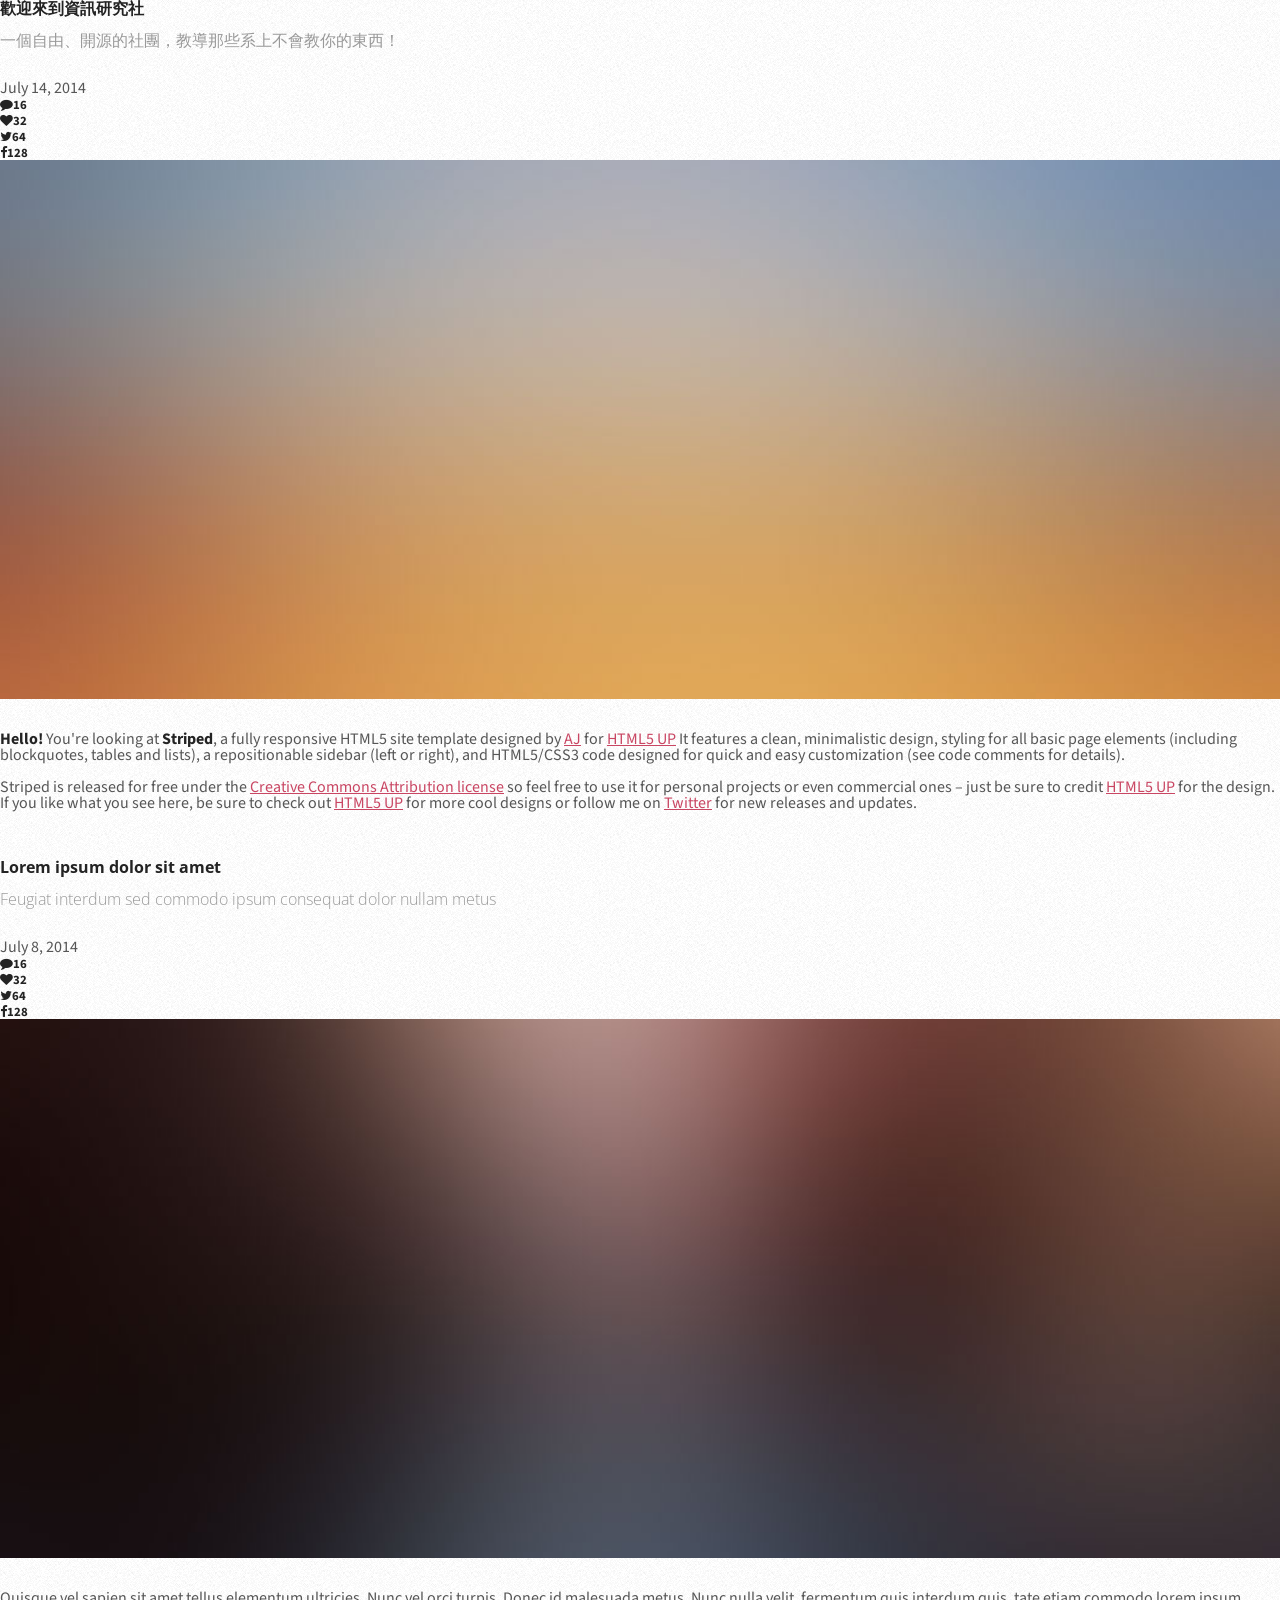
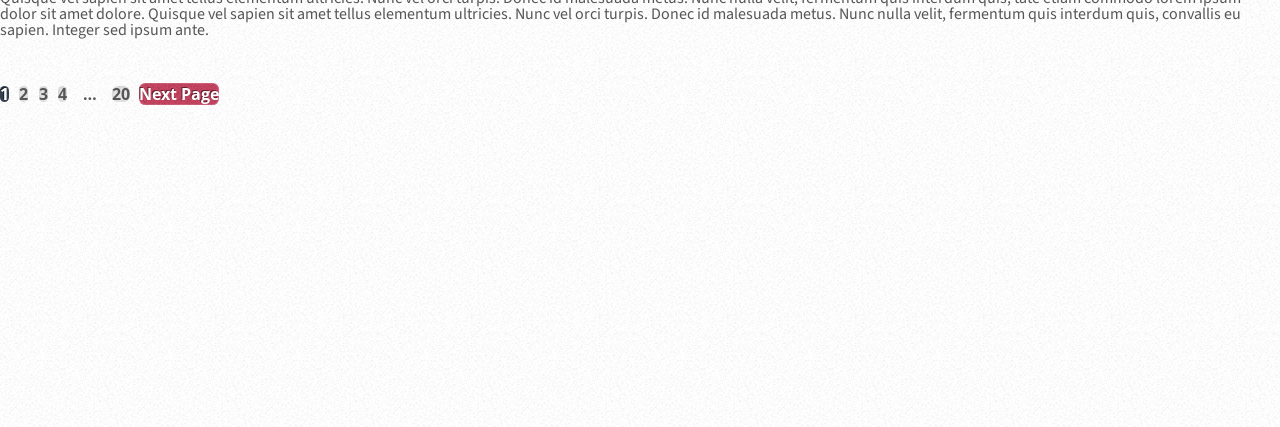
==== commit 338dac8a: "add calendar.js" ====
--- a/index.html
+++ b/index.html
@@ -15,6 +15,7 @@
 		<script src="js/skel.min.js"></script>
 		<script src="js/skel-layers.min.js"></script>
 		<script src="js/init.js"></script>
+		<script src="js/calendar.js"></script>
 		<noscript>
 			<link rel="stylesheet" href="css/skel.css" />
 			<link rel="stylesheet" href="css/style.css" />
@@ -27,7 +28,7 @@
 		Note: Set the body element's class to "left-sidebar" to position the sidebar on the left.
 		Set it to "right-sidebar" to, you guessed it, position it on the right.
 	-->
-	<body class="left-sidebar">
+	<body class="left-sidebar" onload="calendar()">
 
 		<!-- Wrapper -->
 			<div id="wrapper">
@@ -183,62 +184,6 @@
 						<!-- Calendar -->
 							<section class="box calendar">
 								<div class="inner">
-									<table>
-										<caption>July 2014</caption>
-										<thead>
-											<tr>
-												<th scope="col" title="Monday">M</th>
-												<th scope="col" title="Tuesday">T</th>
-												<th scope="col" title="Wednesday">W</th>
-												<th scope="col" title="Thursday">T</th>
-												<th scope="col" title="Friday">F</th>
-												<th scope="col" title="Saturday">S</th>
-												<th scope="col" title="Sunday">S</th>
-											</tr>
-										</thead>
-										<tbody>
-											<tr>
-												<td colspan="4" class="pad"><span>&nbsp;</span></td>
-												<td><span>1</span></td>
-												<td><span>2</span></td>
-												<td><span>3</span></td>
-											</tr>
-											<tr>
-												<td><span>4</span></td>
-												<td><span>5</span></td>
-												<td><a href="#">6</a></td>
-												<td><span>7</span></td>
-												<td><span>8</span></td>
-												<td><span>9</span></td>
-												<td><a href="#">10</a></td>
-											</tr>
-											<tr>
-												<td><span>11</span></td>
-												<td><span>12</span></td>
-												<td><span>13</span></td>
-												<td class="today"><a href="#">14</a></td>
-												<td><span>15</span></td>
-												<td><span>16</span></td>
-												<td><span>17</span></td>
-											</tr>
-											<tr>
-												<td><span>18</span></td>
-												<td><span>19</span></td>
-												<td><span>20</span></td>
-												<td><span>21</span></td>
-												<td><span>22</span></td>
-												<td><a href="#">23</a></td>
-												<td><span>24</span></td>
-											</tr>
-											<tr>
-												<td><a href="#">25</a></td>
-												<td><span>26</span></td>
-												<td><span>27</span></td>
-												<td><span>28</span></td>
-												<td class="pad" colspan="3"><span>&nbsp;</span></td>
-											</tr>
-										</tbody>
-									</table>
 								</div>
 							</section>
 						
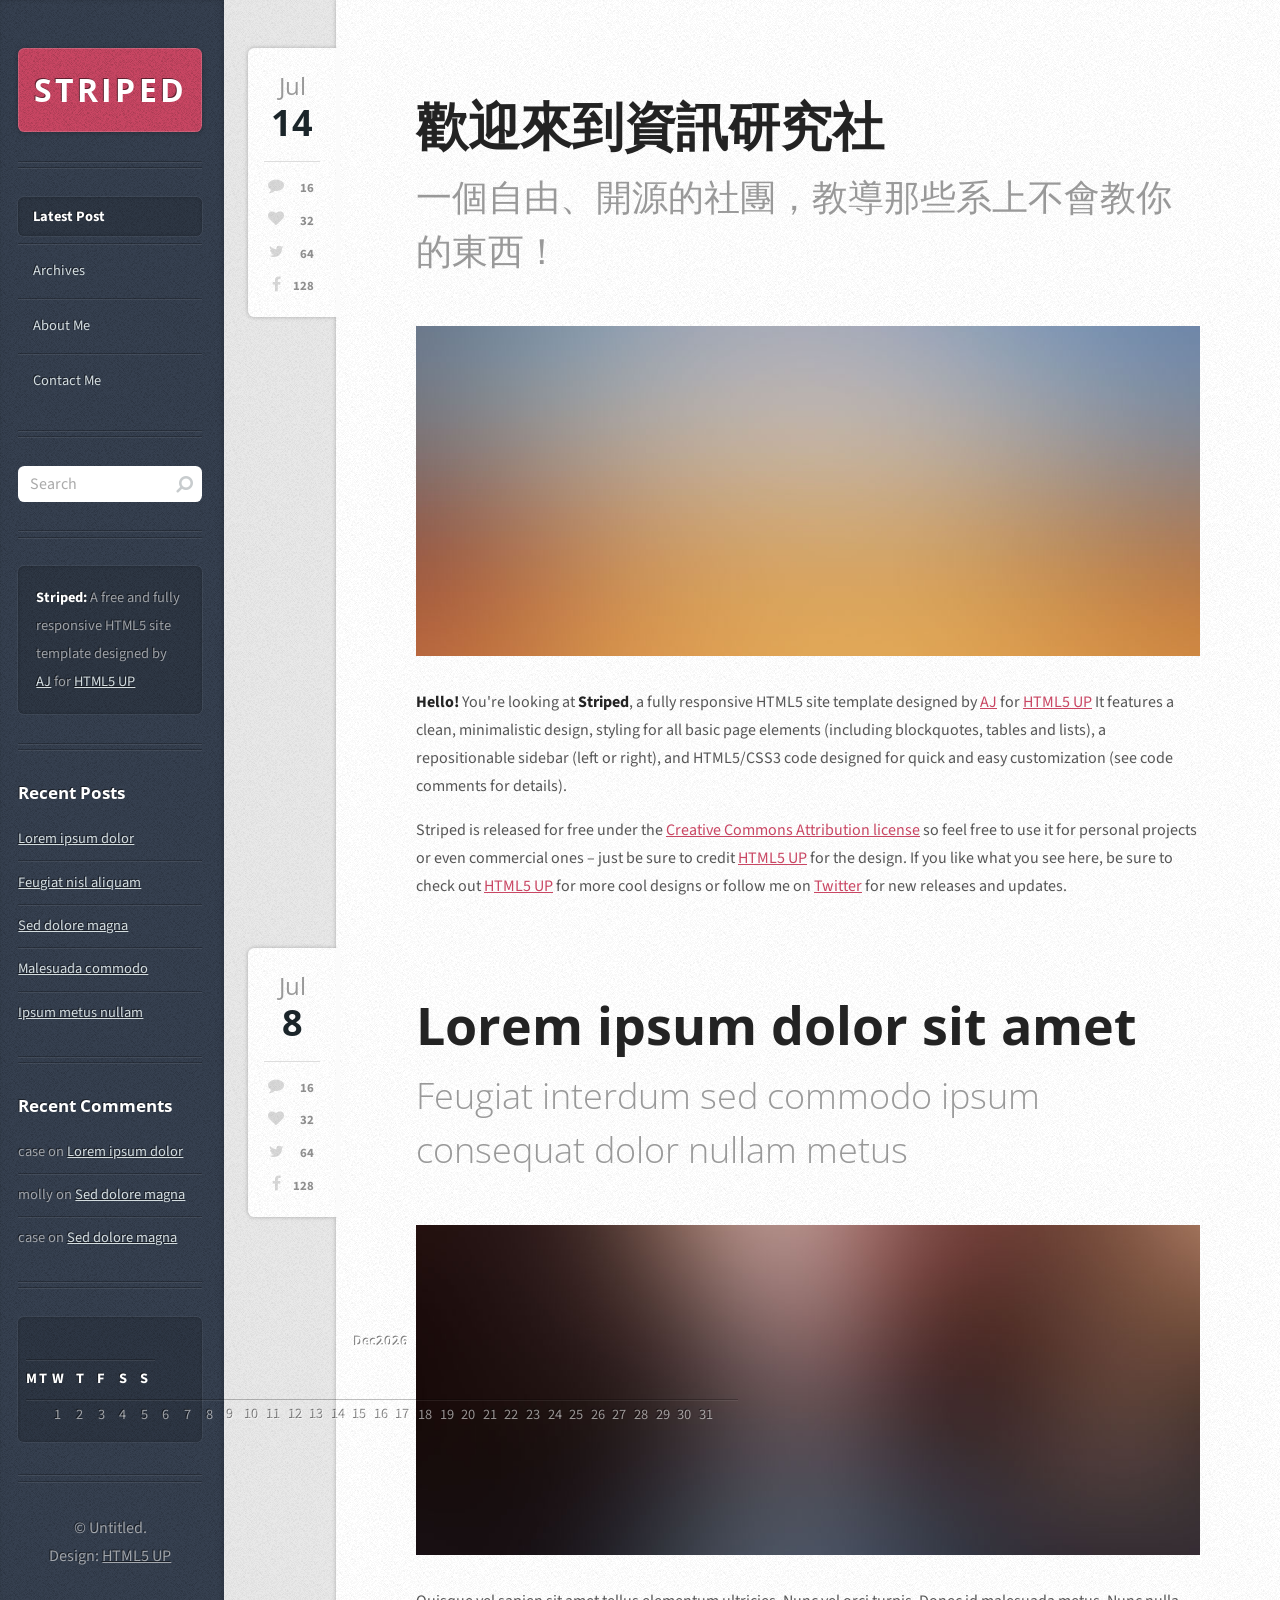
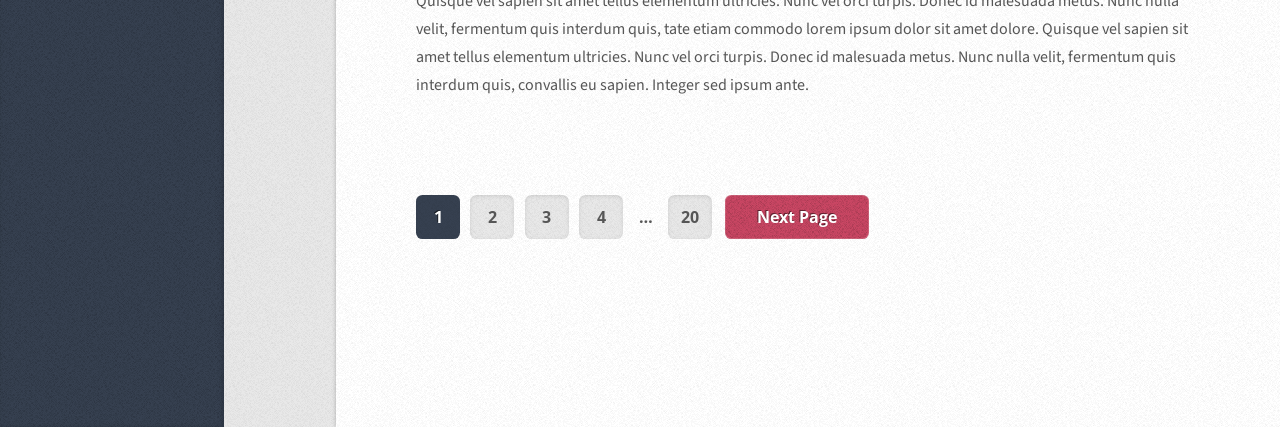
==== commit 9cb17113: "fix bug" ====
--- a/index.html
+++ b/index.html
@@ -184,6 +184,62 @@
 						<!-- Calendar -->
 							<section class="box calendar">
 								<div class="inner">
+<!-- 									<table>
+										<caption>July 2014</caption>
+										<thead>
+											<tr>
+												<th scope="col" title="Monday">M</th>
+												<th scope="col" title="Tuesday">T</th>
+												<th scope="col" title="Wednesday">W</th>
+												<th scope="col" title="Thursday">T</th>
+												<th scope="col" title="Friday">F</th>
+												<th scope="col" title="Saturday">S</th>
+												<th scope="col" title="Sunday">S</th>
+											</tr>
+										</thead>
+										<tbody>
+											<tr>
+												<td colspan="4" class="pad"><span>&nbsp;</span></td>
+												<td><span>1</span></td>
+												<td><span>2</span></td>
+												<td><span>3</span></td>
+											</tr>
+											<tr>
+												<td><span>4</span></td>
+												<td><span>5</span></td>
+												<td><a href="#">6</a></td>
+												<td><span>7</span></td>
+												<td><span>8</span></td>
+												<td><span>9</span></td>
+												<td><a href="#">10</a></td>
+											</tr>
+											<tr>
+												<td><span>11</span></td>
+												<td><span>12</span></td>
+												<td><span>13</span></td>
+												<td class="today"><a href="#">14</a></td>
+												<td><span>15</span></td>
+												<td><span>16</span></td>
+												<td><span>17</span></td>
+											</tr>
+											<tr>
+												<td><span>18</span></td>
+												<td><span>19</span></td>
+												<td><span>20</span></td>
+												<td><span>21</span></td>
+												<td><span>22</span></td>
+												<td><a href="#">23</a></td>
+												<td><span>24</span></td>
+											</tr>
+											<tr>
+												<td><a href="#">25</a></td>
+												<td><span>26</span></td>
+												<td><span>27</span></td>
+												<td><span>28</span></td>
+												<td class="pad" colspan="3"><span>&nbsp;</span></td>
+											</tr>
+										</tbody>
+									</table> -->
 								</div>
 							</section>
 						
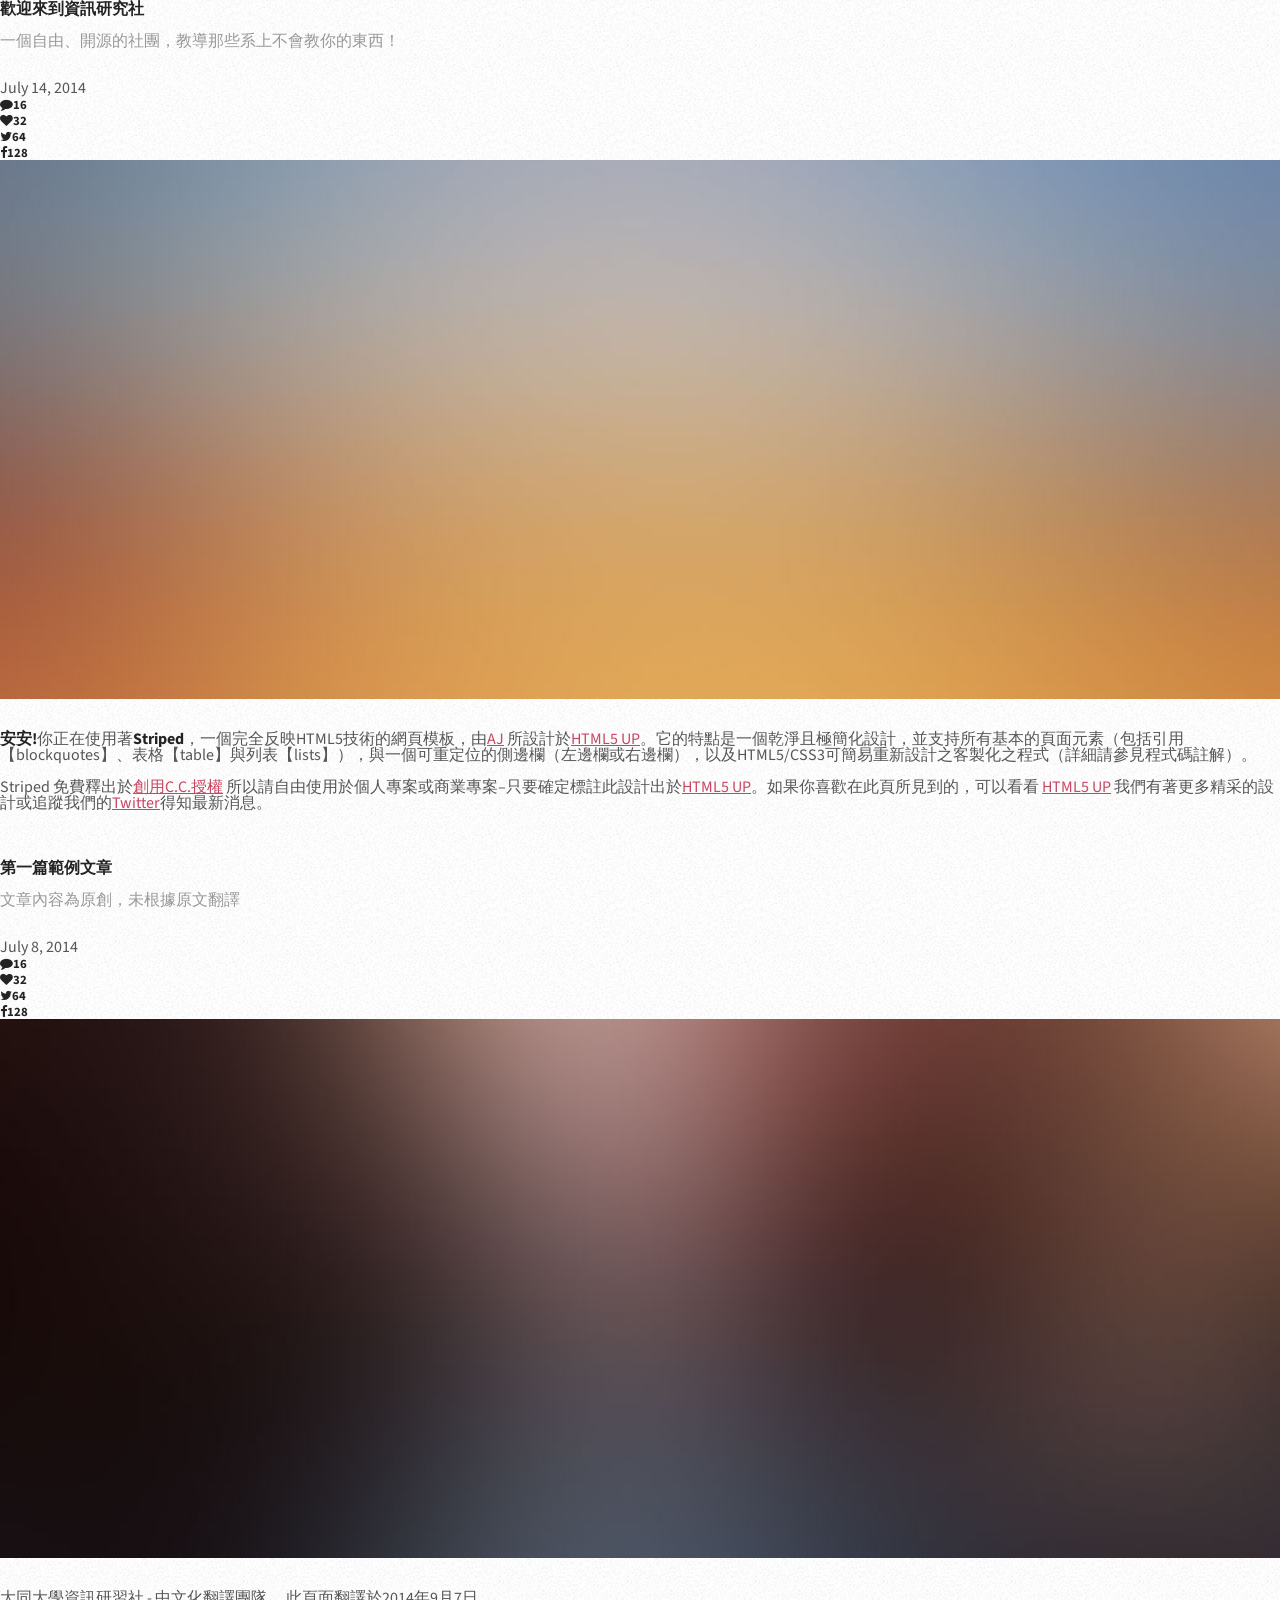
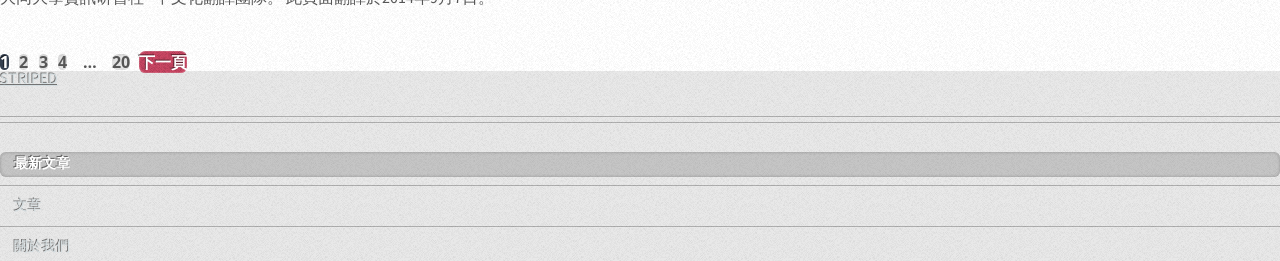
==== commit 3ef79e2d: "index.html localize" ====
--- a/index.html
+++ b/index.html
@@ -36,7 +36,7 @@
 				<!-- Content -->
 					<div id="content">
 						<div class="inner">
-					
+
 							<!-- Post -->
 								<article class="box post post-excerpt">
 									<header>
@@ -55,7 +55,7 @@
 											element to denote what gets dropped in 1200px mode (eg. the "uary" in "January").
 											Oh, and if you don't need a date for a particular page or post you can simply delete
 											the entire "date" element.
-											
+
 										-->
 										<span class="date"><span class="month">Jul<span>y</span></span> <span class="day">14</span><span class="year">, 2014</span></span>
 										<!--
@@ -70,22 +70,20 @@
 									</div>
 									<a href="#" class="image featured"><img src="images/pic01.jpg" alt="" /></a>
 									<p>
-										<strong>Hello!</strong> You're looking at <strong>Striped</strong>, a fully responsive HTML5 site template designed by <a href="http://n33.co">AJ</a>
-										for <a href="http://html5up.net">HTML5 UP</a> It features a clean, minimalistic design, styling for all basic page elements (including blockquotes, tables and lists), a
-										repositionable sidebar (left or right), and HTML5/CSS3 code designed for quick and easy customization (see code comments for details).
+										<strong>安安!</strong>你正在使用著<strong>Striped</strong>，一個完全反映HTML5技術的網頁模板，由<a href="http://n33.co">AJ</a>
+										所設計於<a href="http://html5up.net">HTML5 UP</a>。它的特點是一個乾淨且極簡化設計，並支持所有基本的頁面元素（包括引用【blockquotes】、表格【table】與列表【lists】），與一個可重定位的側邊欄（左邊欄或右邊欄），以及HTML5/CSS3可簡易重新設計之客製化之程式（詳細請參見程式碼註解）。
 									</p>
 									<p>
-										Striped is released for free under the <a href="http://html5up.net/license">Creative Commons Attribution license</a> so feel free to use it for personal projects
-										or even commercial ones &ndash; just be sure to credit <a href="http://html5up.net">HTML5 UP</a> for the design. If you like what you see here, be sure to check out
-										<a href="http://html5up.net">HTML5 UP</a> for more cool designs or follow me on <a href="http://twitter.com/n33co">Twitter</a> for new releases and updates.
+										Striped 免費釋出於<a href="http://html5up.net/license">創用C.C.授權</a> 所以請自由使用於個人專案或商業專案&ndash;只要確定標註此設計出於<a href="http://html5up.net">HTML5 UP</a>。如果你喜歡在此頁所見到的，可以看看
+										<a href="http://html5up.net">HTML5 UP</a> 我們有著更多精采的設計或追蹤我們的<a href="http://twitter.com/n33co">Twitter</a>得知最新消息。
 									</p>
 								</article>
-						
+
 							<!-- Post -->
 								<article class="box post post-excerpt">
 									<header>
-										<h2><a href="#">Lorem ipsum dolor sit amet</a></h2>
-										<p>Feugiat interdum sed commodo ipsum consequat dolor nullam metus</p>
+										<h2><a href="#">第一篇範例文章</a></h2>
+										<p>文章內容為原創，未根據原文翻譯</p>
 									</header>
 									<div class="info">
 										<span class="date"><span class="month">Jul<span>y</span></span> <span class="day">8</span><span class="year">, 2014</span></span>
@@ -98,10 +96,8 @@
 									</div>
 									<a href="#" class="image featured"><img src="images/pic02.jpg" alt="" /></a>
 									<p>
-										Quisque vel sapien sit amet tellus elementum ultricies. Nunc vel orci turpis. Donec id malesuada metus. 
-										Nunc nulla velit, fermentum quis interdum quis, tate etiam commodo lorem ipsum dolor sit amet dolore. 
-										Quisque vel sapien sit amet tellus elementum ultricies. Nunc vel orci turpis. Donec id malesuada metus. 
-										Nunc nulla velit, fermentum quis interdum quis, convallis eu sapien. Integer sed ipsum ante.
+										大同大學資訊研習社 - 中文化翻譯團隊。
+										此頁面翻譯於2014年9月7日。
 									</p>
 								</article>
 
@@ -116,7 +112,7 @@
 										<span>&hellip;</span>
 										<a href="#">20</a>
 									</div>
-									<a href="#" class="button next">Next Page</a>
+									<a href="#" class="button next">下一頁</a>
 								</div>
 
 						</div>
@@ -124,17 +120,17 @@
 
 				<!-- Sidebar -->
 					<div id="sidebar">
-					
+
 						<!-- Logo -->
 							<h1 id="logo"><a href="#">STRIPED</a></h1>
-					
+
 						<!-- Nav -->
 							<nav id="nav">
 								<ul>
-									<li class="current"><a href="#">Latest Post</a></li>
-									<li><a href="#">Archives</a></li>
-									<li><a href="#">About Me</a></li>
-									<li><a href="#">Contact Me</a></li>
+									<li class="current"><a href="#">最新文章</a></li>
+									<li><a href="#">文章</a></li>
+									<li><a href="#">關於我們</a></li>
+									<li><a href="#">聯絡我們</a></li>
 								</ul>
 							</nav>
 
@@ -144,108 +140,51 @@
 									<input type="text" class="text" name="search" placeholder="Search" />
 								</form>
 							</section>
-					
+
 						<!-- Text -->
 							<section class="box text-style1">
 								<div class="inner">
 									<p>
-										<strong>Striped:</strong> A free and fully responsive HTML5 site
-										template designed by <a href="http://n33.co/">AJ</a> for <a href="http://html5up.net/">HTML5 UP</a>
+										<strong>Striped:</strong>一個免費且完全反映HTML5之網頁模板，由<a href="http://n33.co/">AJ</a>所設計於<a href="http://html5up.net/">HTML5 UP</a>
 									</p>
 								</div>
 							</section>
-					
+
 						<!-- Recent Posts -->
 							<section class="box recent-posts">
 								<header>
-									<h2>Recent Posts</h2>
+									<h2>最新文章</h2>
 								</header>
 								<ul>
-									<li><a href="#">Lorem ipsum dolor</a></li>
-									<li><a href="#">Feugiat nisl aliquam</a></li>
-									<li><a href="#">Sed dolore magna</a></li>
-									<li><a href="#">Malesuada commodo</a></li>
-									<li><a href="#">Ipsum metus nullam</a></li>
+									<li><a href="#">範例文章一</a></li>
+									<li><a href="#">範例文章二</a></li>
+									<li><a href="#">範例文章三</a></li>
+									<li><a href="#">範例文章四</a></li>
+									<li><a href="#">範例文章五</a></li>
 								</ul>
 							</section>
-					
+
 						<!-- Recent Comments -->
 							<section class="box recent-comments">
 								<header>
-									<h2>Recent Comments</h2>
+									<h2>最新回應</h2>
 								</header>
 								<ul>
-									<li>case on <a href="#">Lorem ipsum dolor</a></li>
-									<li>molly on <a href="#">Sed dolore magna</a></li>
-									<li>case on <a href="#">Sed dolore magna</a></li>
+									<li>case on <a href="#">範例回應一</a></li>
+									<li>molly on <a href="#">範例回應二</a></li>
+									<li>case on <a href="#">範例回應三</a></li>
 								</ul>
 							</section>
-					
+
 						<!-- Calendar -->
 							<section class="box calendar">
 								<div class="inner">
-<!-- 									<table>
-										<caption>July 2014</caption>
-										<thead>
-											<tr>
-												<th scope="col" title="Monday">M</th>
-												<th scope="col" title="Tuesday">T</th>
-												<th scope="col" title="Wednesday">W</th>
-												<th scope="col" title="Thursday">T</th>
-												<th scope="col" title="Friday">F</th>
-												<th scope="col" title="Saturday">S</th>
-												<th scope="col" title="Sunday">S</th>
-											</tr>
-										</thead>
-										<tbody>
-											<tr>
-												<td colspan="4" class="pad"><span>&nbsp;</span></td>
-												<td><span>1</span></td>
-												<td><span>2</span></td>
-												<td><span>3</span></td>
-											</tr>
-											<tr>
-												<td><span>4</span></td>
-												<td><span>5</span></td>
-												<td><a href="#">6</a></td>
-												<td><span>7</span></td>
-												<td><span>8</span></td>
-												<td><span>9</span></td>
-												<td><a href="#">10</a></td>
-											</tr>
-											<tr>
-												<td><span>11</span></td>
-												<td><span>12</span></td>
-												<td><span>13</span></td>
-												<td class="today"><a href="#">14</a></td>
-												<td><span>15</span></td>
-												<td><span>16</span></td>
-												<td><span>17</span></td>
-											</tr>
-											<tr>
-												<td><span>18</span></td>
-												<td><span>19</span></td>
-												<td><span>20</span></td>
-												<td><span>21</span></td>
-												<td><span>22</span></td>
-												<td><a href="#">23</a></td>
-												<td><span>24</span></td>
-											</tr>
-											<tr>
-												<td><a href="#">25</a></td>
-												<td><span>26</span></td>
-												<td><span>27</span></td>
-												<td><span>28</span></td>
-												<td class="pad" colspan="3"><span>&nbsp;</span></td>
-											</tr>
-										</tbody>
-									</table> -->
 								</div>
 							</section>
-						
+
 						<!-- Copyright -->
 							<ul id="copyright">
-								<li>&copy; Untitled.</li><li>Design: <a href="http://html5up.net">HTML5 UP</a></li>
+								<li>&copy; 未命名.</li><li>設計: <a href="http://html5up.net">HTML5 UP</a></li>
 							</ul>
 
 					</div>
--- a/css/style-desktop.css
+++ b/css/style-desktop.css
@@ -189,7 +189,7 @@
 		
 	#sidebar
 	{
-		position: fixed;
+		position: absolute;
 		top: 0;
 		padding: 3em 1.35em 1em 1.15em;
 		width: 14em; /* = whatever you want */
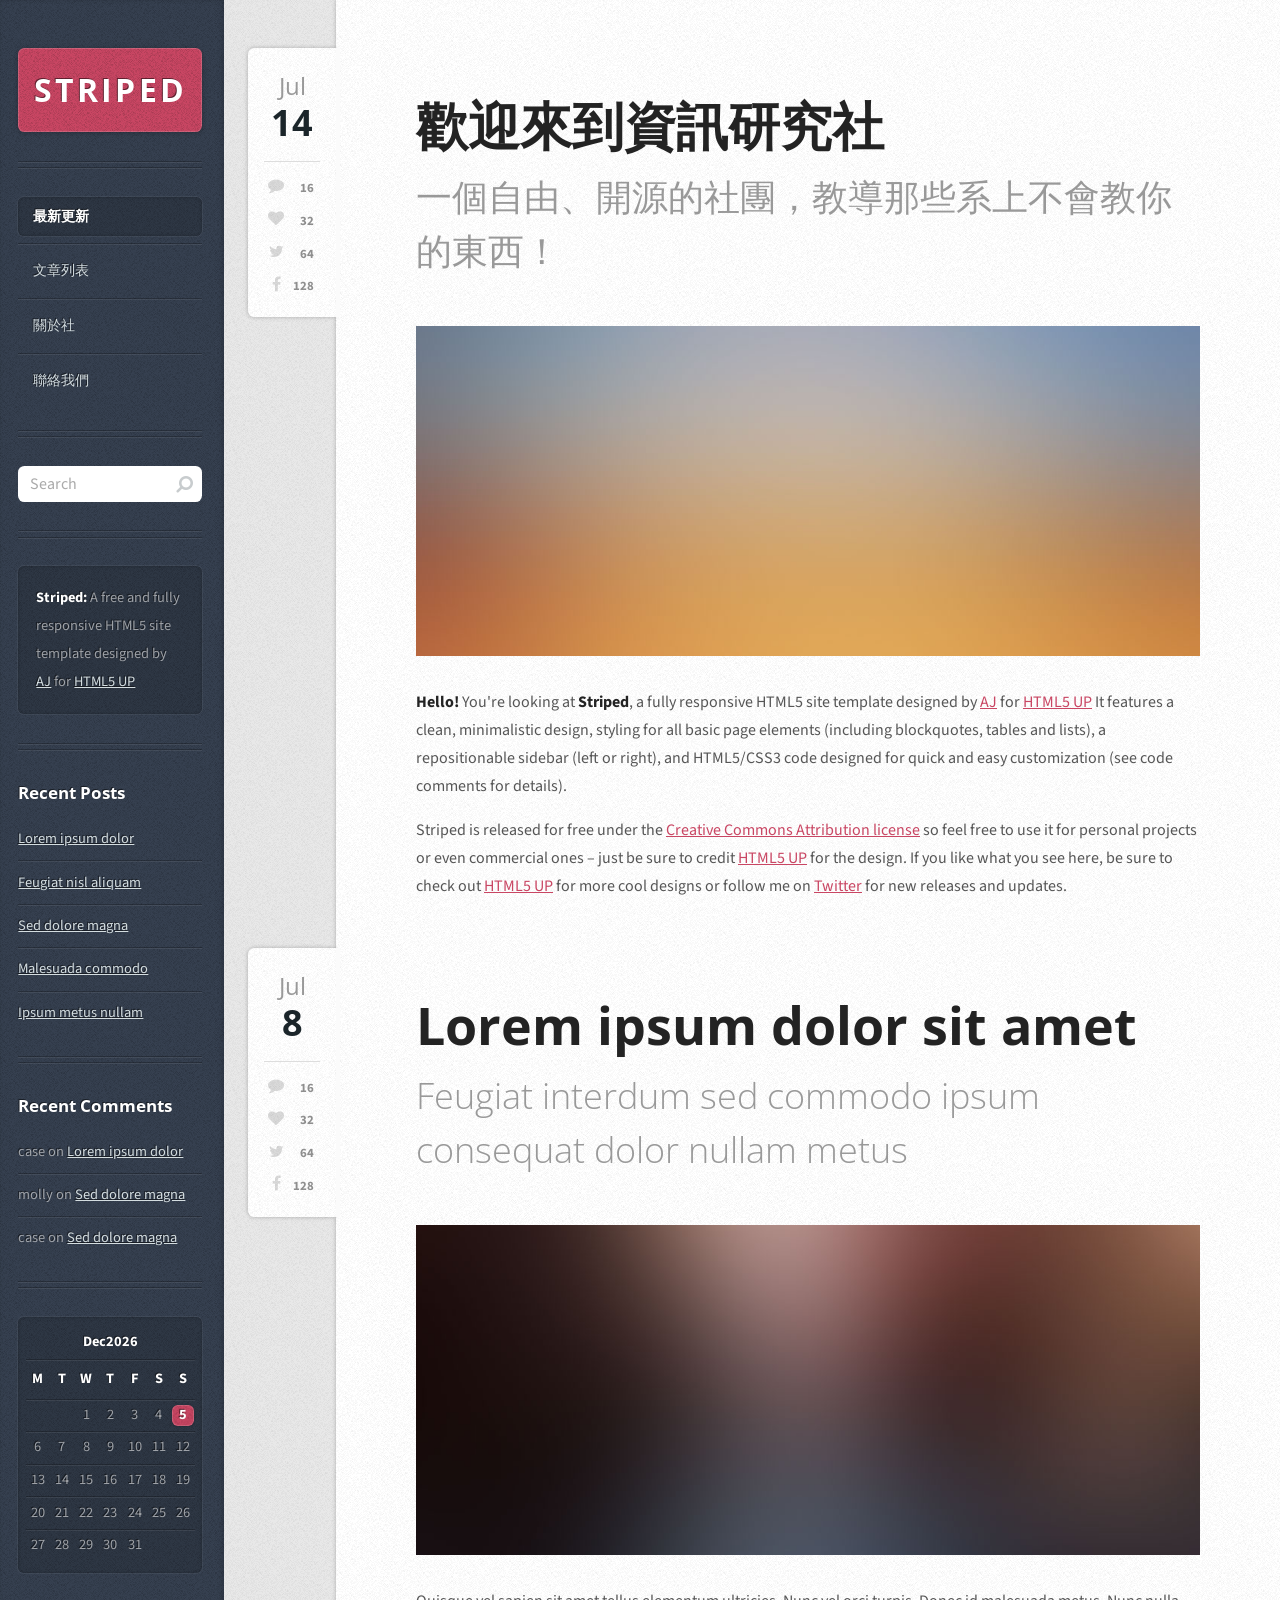
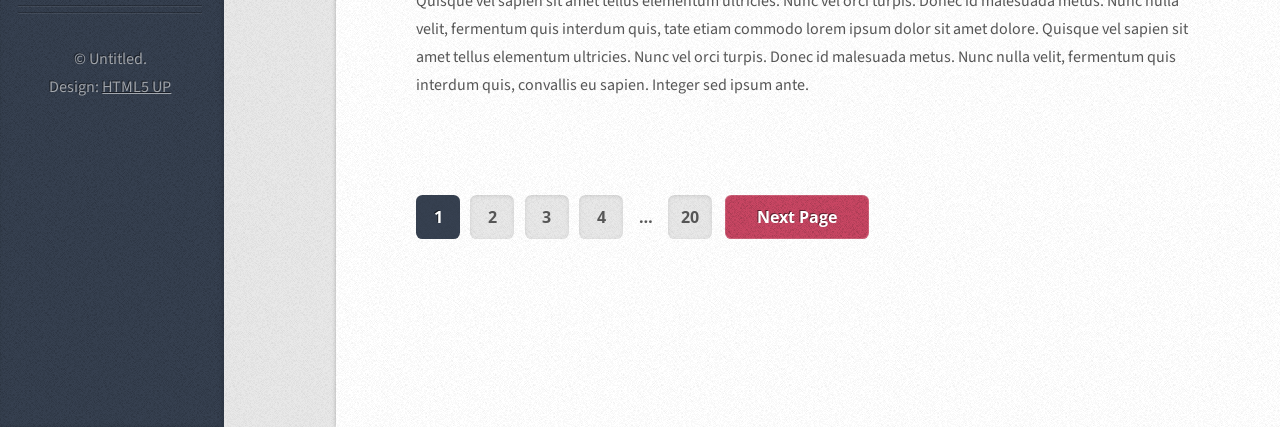
==== commit 1e388f39: "Update index.html" ====
--- a/index.html
+++ b/index.html
@@ -36,7 +36,7 @@
 				<!-- Content -->
 					<div id="content">
 						<div class="inner">
-
+					
 							<!-- Post -->
 								<article class="box post post-excerpt">
 									<header>
@@ -55,7 +55,7 @@
 											element to denote what gets dropped in 1200px mode (eg. the "uary" in "January").
 											Oh, and if you don't need a date for a particular page or post you can simply delete
 											the entire "date" element.
-
+											
 										-->
 										<span class="date"><span class="month">Jul<span>y</span></span> <span class="day">14</span><span class="year">, 2014</span></span>
 										<!--
@@ -70,20 +70,22 @@
 									</div>
 									<a href="#" class="image featured"><img src="images/pic01.jpg" alt="" /></a>
 									<p>
-										<strong>安安!</strong>你正在使用著<strong>Striped</strong>，一個完全反映HTML5技術的網頁模板，由<a href="http://n33.co">AJ</a>
-										所設計於<a href="http://html5up.net">HTML5 UP</a>。它的特點是一個乾淨且極簡化設計，並支持所有基本的頁面元素（包括引用【blockquotes】、表格【table】與列表【lists】），與一個可重定位的側邊欄（左邊欄或右邊欄），以及HTML5/CSS3可簡易重新設計之客製化之程式（詳細請參見程式碼註解）。
-									</p>
-									<p>
-										Striped 免費釋出於<a href="http://html5up.net/license">創用C.C.授權</a> 所以請自由使用於個人專案或商業專案&ndash;只要確定標註此設計出於<a href="http://html5up.net">HTML5 UP</a>。如果你喜歡在此頁所見到的，可以看看
-										<a href="http://html5up.net">HTML5 UP</a> 我們有著更多精采的設計或追蹤我們的<a href="http://twitter.com/n33co">Twitter</a>得知最新消息。
+										<strong>Hello!</strong> You're looking at <strong>Striped</strong>, a fully responsive HTML5 site template designed by <a href="http://n33.co">AJ</a>
+										for <a href="http://html5up.net">HTML5 UP</a> It features a clean, minimalistic design, styling for all basic page elements (including blockquotes, tables and lists), a
+										repositionable sidebar (left or right), and HTML5/CSS3 code designed for quick and easy customization (see code comments for details).
+									</p>
+									<p>
+										Striped is released for free under the <a href="http://html5up.net/license">Creative Commons Attribution license</a> so feel free to use it for personal projects
+										or even commercial ones &ndash; just be sure to credit <a href="http://html5up.net">HTML5 UP</a> for the design. If you like what you see here, be sure to check out
+										<a href="http://html5up.net">HTML5 UP</a> for more cool designs or follow me on <a href="http://twitter.com/n33co">Twitter</a> for new releases and updates.
 									</p>
 								</article>
-
+						
 							<!-- Post -->
 								<article class="box post post-excerpt">
 									<header>
-										<h2><a href="#">第一篇範例文章</a></h2>
-										<p>文章內容為原創，未根據原文翻譯</p>
+										<h2><a href="#">Lorem ipsum dolor sit amet</a></h2>
+										<p>Feugiat interdum sed commodo ipsum consequat dolor nullam metus</p>
 									</header>
 									<div class="info">
 										<span class="date"><span class="month">Jul<span>y</span></span> <span class="day">8</span><span class="year">, 2014</span></span>
@@ -96,8 +98,10 @@
 									</div>
 									<a href="#" class="image featured"><img src="images/pic02.jpg" alt="" /></a>
 									<p>
-										大同大學資訊研習社 - 中文化翻譯團隊。
-										此頁面翻譯於2014年9月7日。
+										Quisque vel sapien sit amet tellus elementum ultricies. Nunc vel orci turpis. Donec id malesuada metus. 
+										Nunc nulla velit, fermentum quis interdum quis, tate etiam commodo lorem ipsum dolor sit amet dolore. 
+										Quisque vel sapien sit amet tellus elementum ultricies. Nunc vel orci turpis. Donec id malesuada metus. 
+										Nunc nulla velit, fermentum quis interdum quis, convallis eu sapien. Integer sed ipsum ante.
 									</p>
 								</article>
 
@@ -112,7 +116,7 @@
 										<span>&hellip;</span>
 										<a href="#">20</a>
 									</div>
-									<a href="#" class="button next">下一頁</a>
+									<a href="#" class="button next">Next Page</a>
 								</div>
 
 						</div>
@@ -120,16 +124,16 @@
 
 				<!-- Sidebar -->
 					<div id="sidebar">
-
+					
 						<!-- Logo -->
 							<h1 id="logo"><a href="#">STRIPED</a></h1>
-
+					
 						<!-- Nav -->
 							<nav id="nav">
 								<ul>
-									<li class="current"><a href="#">最新文章</a></li>
-									<li><a href="#">文章</a></li>
-									<li><a href="#">關於我們</a></li>
+									<li class="current"><a href="#">最新更新</a></li>
+									<li><a href="#">文章列表</a></li>
+									<li><a href="#">關於社</a></li>
 									<li><a href="#">聯絡我們</a></li>
 								</ul>
 							</nav>
@@ -140,51 +144,52 @@
 									<input type="text" class="text" name="search" placeholder="Search" />
 								</form>
 							</section>
-
+					
 						<!-- Text -->
 							<section class="box text-style1">
 								<div class="inner">
 									<p>
-										<strong>Striped:</strong>一個免費且完全反映HTML5之網頁模板，由<a href="http://n33.co/">AJ</a>所設計於<a href="http://html5up.net/">HTML5 UP</a>
+										<strong>Striped:</strong> A free and fully responsive HTML5 site
+										template designed by <a href="http://n33.co/">AJ</a> for <a href="http://html5up.net/">HTML5 UP</a>
 									</p>
 								</div>
 							</section>
-
+					
 						<!-- Recent Posts -->
 							<section class="box recent-posts">
 								<header>
-									<h2>最新文章</h2>
+									<h2>Recent Posts</h2>
 								</header>
 								<ul>
-									<li><a href="#">範例文章一</a></li>
-									<li><a href="#">範例文章二</a></li>
-									<li><a href="#">範例文章三</a></li>
-									<li><a href="#">範例文章四</a></li>
-									<li><a href="#">範例文章五</a></li>
+									<li><a href="#">Lorem ipsum dolor</a></li>
+									<li><a href="#">Feugiat nisl aliquam</a></li>
+									<li><a href="#">Sed dolore magna</a></li>
+									<li><a href="#">Malesuada commodo</a></li>
+									<li><a href="#">Ipsum metus nullam</a></li>
 								</ul>
 							</section>
-
+					
 						<!-- Recent Comments -->
 							<section class="box recent-comments">
 								<header>
-									<h2>最新回應</h2>
+									<h2>Recent Comments</h2>
 								</header>
 								<ul>
-									<li>case on <a href="#">範例回應一</a></li>
-									<li>molly on <a href="#">範例回應二</a></li>
-									<li>case on <a href="#">範例回應三</a></li>
+									<li>case on <a href="#">Lorem ipsum dolor</a></li>
+									<li>molly on <a href="#">Sed dolore magna</a></li>
+									<li>case on <a href="#">Sed dolore magna</a></li>
 								</ul>
 							</section>
-
+					
 						<!-- Calendar -->
 							<section class="box calendar">
 								<div class="inner">
 								</div>
 							</section>
-
+						
 						<!-- Copyright -->
 							<ul id="copyright">
-								<li>&copy; 未命名.</li><li>設計: <a href="http://html5up.net">HTML5 UP</a></li>
+								<li>&copy; Untitled.</li><li>Design: <a href="http://html5up.net">HTML5 UP</a></li>
 							</ul>
 
 					</div>
@@ -192,4 +197,4 @@
 			</div>
 
 	</body>
-</html>+</html>
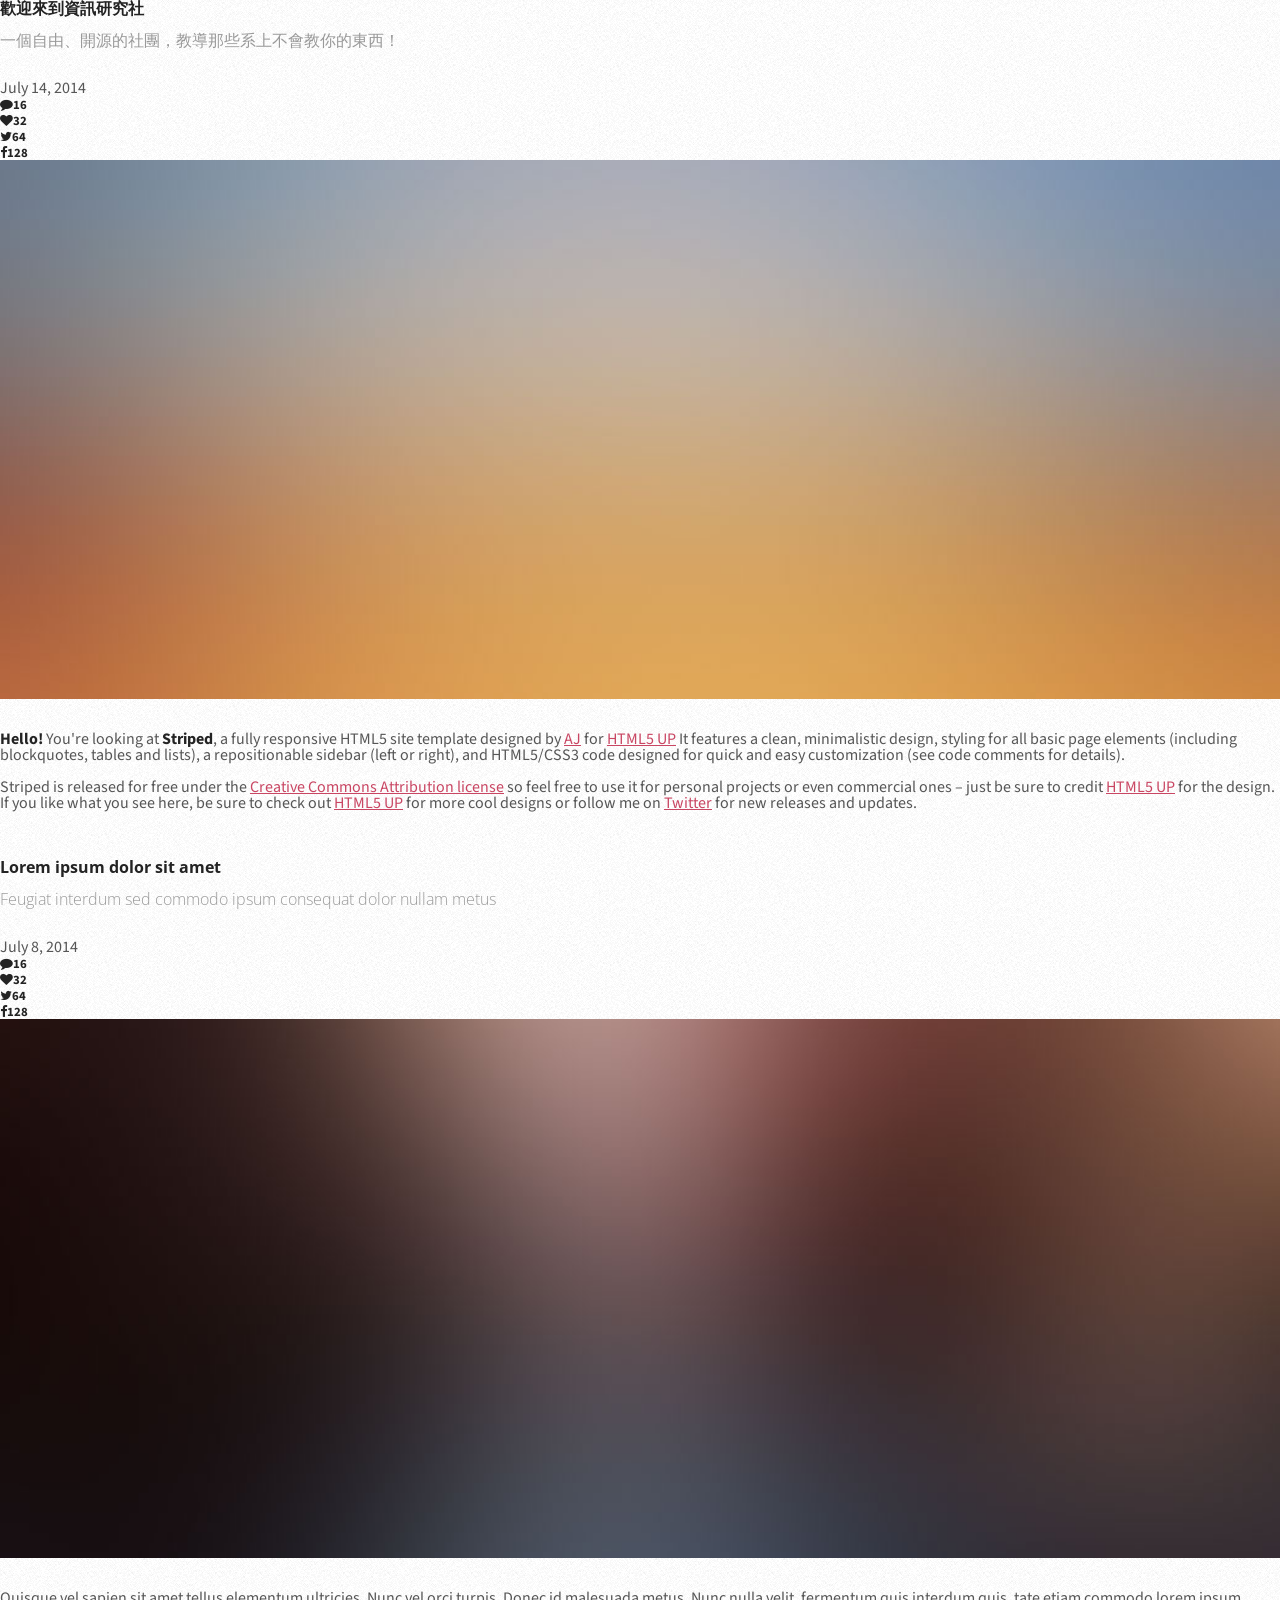
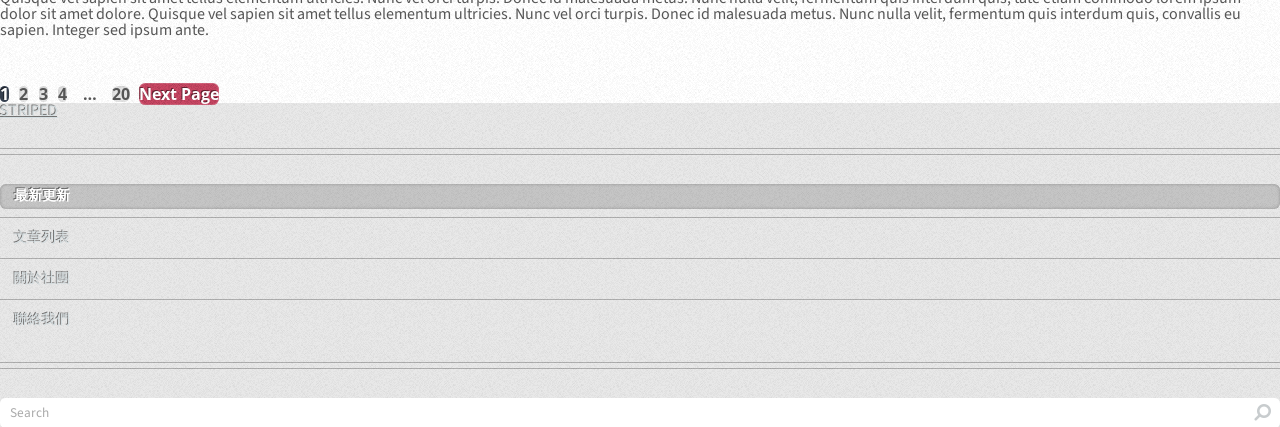
==== commit 31e75a6f: "Update index.html" ====
--- a/index.html
+++ b/index.html
@@ -133,7 +133,7 @@
 								<ul>
 									<li class="current"><a href="#">最新更新</a></li>
 									<li><a href="#">文章列表</a></li>
-									<li><a href="#">關於社</a></li>
+									<li><a href="#">關於社團</a></li>
 									<li><a href="#">聯絡我們</a></li>
 								</ul>
 							</nav>
